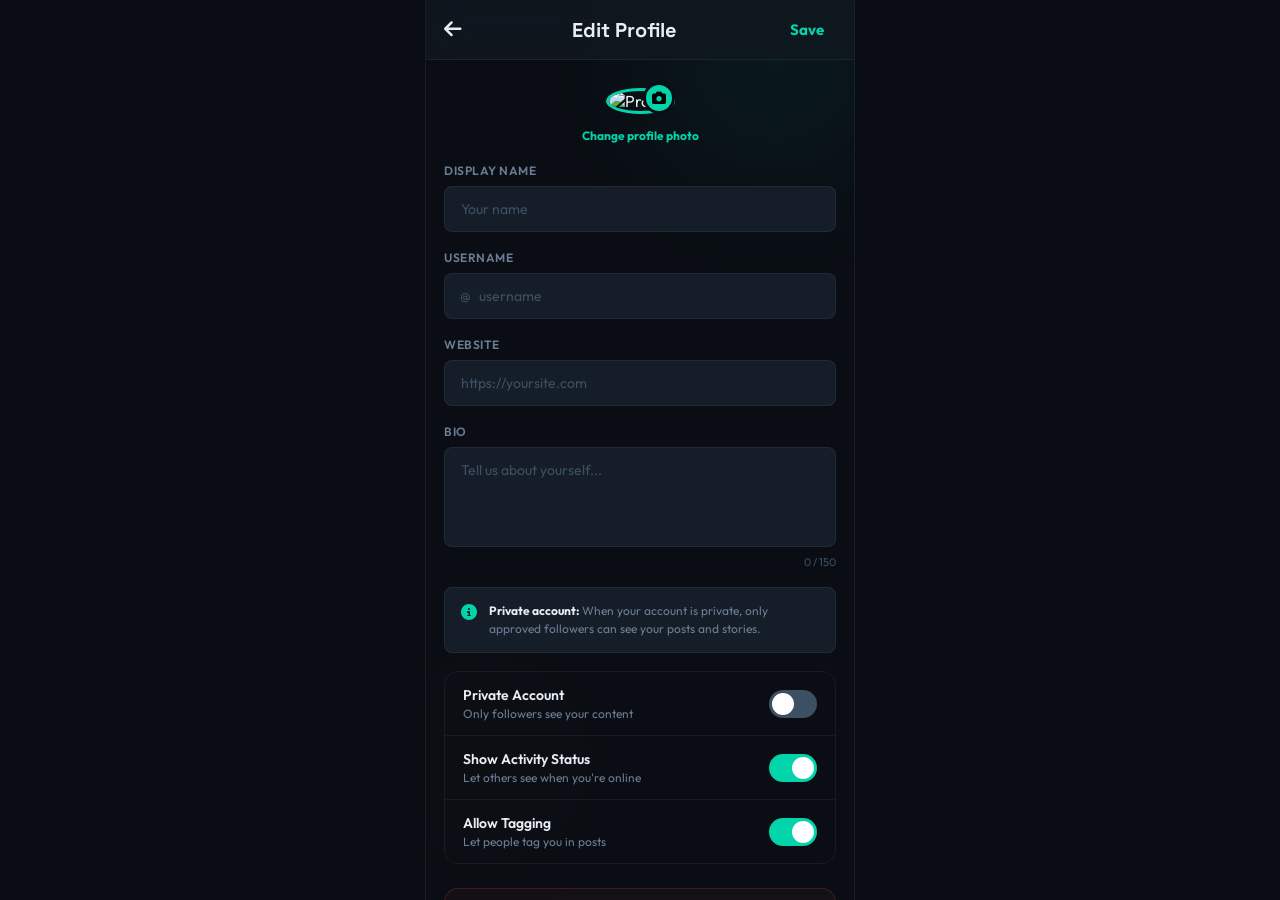
==== edit-profile.html @ 2b84f961 "Create edit-profile.html" ====
<!DOCTYPE html>
<html lang="en">
<head>
<meta charset="UTF-8">
<meta name="viewport" content="width=device-width, initial-scale=1.0, maximum-scale=1.0, user-scalable=no">
<title>Edit Profile - InstaGram</title>
<link href="https://fonts.googleapis.com/css2?family=Outfit:wght@300;400;500;600;700;800;900&family=Space+Grotesk:wght@400;500;600;700&display=swap" rel="stylesheet">
<link rel="stylesheet" href="https://cdnjs.cloudflare.com/ajax/libs/font-awesome/6.5.1/css/all.min.css">
<script src="https://www.gstatic.com/firebasejs/9.23.0/firebase-app-compat.js"></script>
<script src="https://www.gstatic.com/firebasejs/9.23.0/firebase-database-compat.js"></script>
<style>
  :root{--bg:#0a0e14;--bg2:#111820;--bg-card:#151d28;--bg-el:#1a2332;--fg:#e8edf3;--fg-m:#6b7d94;--fg-d:#3d4f63;--accent:#00d4aa;--accent-glow:rgba(0,212,170,.25);--accent-dk:#00a885;--danger:#ff4757;--warn:#ffa502;--ok:#2ed573;--border:rgba(255,255,255,.06);--glass:rgba(17,24,32,.85);--r:14px;--rs:8px;--rf:9999px;--tr:.3s cubic-bezier(.4,0,.2,1)}
  *{margin:0;padding:0;box-sizing:border-box}
  html,body{height:100%;overflow:hidden;background:var(--bg);color:var(--fg);font-family:'Outfit',sans-serif;-webkit-font-smoothing:antialiased}
  .app{max-width:430px;margin:0 auto;height:100vh;height:100dvh;position:relative;overflow:hidden;background:var(--bg)}
  .bg-atm{position:fixed;top:0;left:50%;transform:translateX(-50%);max-width:430px;width:100%;height:100%;pointer-events:none;z-index:0;overflow:hidden}
  .bg-atm .orb{position:absolute;border-radius:50%;filter:blur(80px);opacity:.08;animation:orbF 12s ease-in-out infinite}
  .bg-atm .orb:nth-child(1){width:220px;height:220px;background:var(--accent);top:-50px;right:-30px}
  .bg-atm .orb:nth-child(2){width:160px;height:160px;background:#ff6b6b;bottom:60px;left:-20px;opacity:.04;animation-delay:-4s}
  @keyframes orbF{0%,100%{transform:translate(0,0) scale(1)}33%{transform:translate(20px,-30px) scale(1.1)}66%{transform:translate(-15px,20px) scale(.95)}}
  .page{position:absolute;top:0;left:0;right:0;bottom:0;overflow-y:auto;overflow-x:hidden;z-index:1;-webkit-overflow-scrolling:touch;scrollbar-width:none}
  .page::-webkit-scrollbar{display:none}
  .top-bar{position:sticky;top:0;z-index:10;display:flex;align-items:center;justify-content:space-between;padding:14px 18px;background:var(--glass);backdrop-filter:blur(20px);-webkit-backdrop-filter:blur(20px);border-bottom:1px solid var(--border)}
  .back-btn{background:none;border:none;color:var(--fg);font-size:20px;cursor:pointer;padding:4px 8px 4px 0;transition:var(--tr)}
  .back-btn:hover{color:var(--accent)}
  .logo{font-family:'Space Grotesk',sans-serif;font-size:20px;font-weight:700}
  .save-btn{background:none;border:none;color:var(--accent);font-size:15px;font-weight:700;cursor:pointer;font-family:'Outfit',sans-serif;padding:6px 12px;border-radius:var(--rs);transition:var(--tr)}
  .save-btn:hover{background:var(--accent-glow)}
  .save-btn:disabled{opacity:.35;cursor:not-allowed}

  /* Avatar */
  .avatar-section{display:flex;flex-direction:column;align-items:center;padding:28px 18px 20px;position:relative}
  .avatar-wrap{position:relative;cursor:pointer;margin-bottom:14px}
  .avatar-wrap img{width:100px;height:100px;border-radius:50%;object-fit:cover;border:3px solid var(--accent);transition:var(--tr)}
  .avatar-wrap:hover img{transform:scale(1.03)}
  .avatar-wrap .edit-badge{position:absolute;bottom:0;right:0;width:32px;height:32px;border-radius:50%;background:var(--accent);color:#000;display:flex;align-items:center;justify-content:center;font-size:14px;border:3px solid var(--bg);transition:var(--tr)}
  .avatar-wrap:hover .edit-badge{transform:scale(1.1)}
  .avatar-wrap input{display:none}
  .avatar-hint{font-size:12px;color:var(--fg-m)}
  .avatar-hint strong{color:var(--accent);cursor:pointer}
  .avatar-hint strong:hover{text-decoration:underline}

  /* Form */
  .form-section{padding:0 18px}
  .form-group{margin-bottom:18px}
  .form-group label{display:block;font-size:12px;font-weight:600;color:var(--fg-m);text-transform:uppercase;letter-spacing:.5px;margin-bottom:8px}
  .form-input{width:100%;padding:13px 16px;background:var(--bg-card);border:1px solid var(--border);border-radius:var(--rs);color:var(--fg);font-size:14px;font-family:'Outfit',sans-serif;outline:none;transition:var(--tr);resize:none}
  .form-input:focus{border-color:var(--accent);box-shadow:0 0 0 3px var(--accent-glow)}
  .form-input::placeholder{color:var(--fg-d)}
  .char-count{text-align:right;font-size:11px;color:var(--fg-d);margin-top:4px}
  .char-count.warn{color:var(--warn)}
  .char-count.over{color:var(--danger)}

  /* Info box */
  .info-box{margin:0 18px 18px;padding:14px 16px;background:var(--bg-card);border:1px solid var(--border);border-radius:var(--rs);display:flex;gap:12px;align-items:flex-start}
  .info-box i{color:var(--accent);font-size:16px;margin-top:2px;flex-shrink:0}
  .info-box p{font-size:12px;color:var(--fg-m);line-height:1.5}
  .info-box p strong{color:var(--fg)}

  /* Switch row */
  .switch-row{display:flex;align-items:center;justify-content:space-between;padding:14px 18px;border-bottom:1px solid var(--border)}
  .switch-row:last-child{border-bottom:none}
  .switch-label .sl-title{font-size:14px;font-weight:600}
  .switch-label .sl-desc{font-size:12px;color:var(--fg-m);margin-top:2px}
  .switch{position:relative;width:48px;height:28px;cursor:pointer}
  .switch input{display:none}
  .switch .slider{position:absolute;inset:0;background:var(--fg-d);border-radius:28px;transition:var(--tr)}
  .switch .slider::before{content:'';position:absolute;top:3px;left:3px;width:22px;height:22px;border-radius:50%;background:#fff;transition:var(--tr)}
  .switch input:checked + .slider{background:var(--accent)}
  .switch input:checked + .slider::before{transform:translateX(20px)}

  /* Danger zone */
  .danger-zone{margin:24px 18px 32px;padding:18px;border:1px solid rgba(255,71,87,.2);border-radius:var(--r);background:rgba(255,71,87,.04)}
  .danger-zone h4{font-size:14px;font-weight:700;color:var(--danger);margin-bottom:4px}
  .danger-zone p{font-size:12px;color:var(--fg-m);margin-bottom:14px;line-height:1.5}
  .btn-danger{width:100%;padding:12px;background:transparent;border:1px solid var(--danger);color:var(--danger);font-size:14px;font-weight:600;font-family:'Outfit',sans-serif;border-radius:var(--rs);cursor:pointer;transition:var(--tr)}
  .btn-danger:hover{background:var(--danger);color:#fff}

  /* Loading */
  .loading-ov{position:fixed;inset:0;background:rgba(0,0,0,.8);backdrop-filter:blur(12px);z-index:999;display:flex;flex-direction:column;align-items:center;justify-content:center;gap:16px;opacity:0;pointer-events:none;transition:opacity .3s ease}
  .loading-ov.show{opacity:1;pointer-events:all}
  .spinner{width:48px;height:48px;border:3px solid var(--border);border-top-color:var(--accent);border-radius:50%;animation:spin .8s linear infinite}
  @keyframes spin{to{transform:rotate(360deg)}}
  .loading-ov p{font-size:15px;color:var(--fg-m)}

  .toast-c{position:fixed;top:20px;left:50%;transform:translateX(-50%);z-index:9999;max-width:400px;width:calc(100% - 36px)}
  .toast{padding:14px 18px;border-radius:var(--rs);font-size:13px;font-weight:500;display:flex;align-items:center;gap:10px;margin-bottom:8px;animation:tIn .35s ease,tOut .35s ease 2.5s forwards;box-shadow:0 8px 32px rgba(0,0,0,.4)}
  .toast.success{background:#0d2818;border:1px solid rgba(46,213,115,.3);color:var(--ok)}
  .toast.error{background:#2d0f13;border:1px solid rgba(255,71,87,.3);color:var(--danger)}
  .toast.info{background:#0d1f2d;border:1px solid rgba(0,212,170,.3);color:var(--accent)}
  @keyframes tIn{from{opacity:0;transform:translateY(-20px)}to{opacity:1;transform:translateY(0)}}
  @keyframes tOut{from{opacity:1;transform:translateY(0)}to{opacity:0;transform:translateY(-20px)}}

  @media(min-width:431px){.app{border-left:1px solid var(--border);border-right:1px solid var(--border)}}
  @media(prefers-reduced-motion:reduce){*,*::before,*::after{animation-duration:.01ms!important;transition-duration:.01ms!important}}
</style>
</head>
<body>
<div class="app">
  <div class="bg-atm"><div class="orb"></div><div class="orb"></div></div>
  <div class="page">
    <div class="top-bar">
      <button class="back-btn" onclick="window.location.href='index.html'" aria-label="Back"><i class="fas fa-arrow-left"></i></button>
      <div class="logo">Edit Profile</div>
      <button class="save-btn" id="saveBtn" onclick="saveProfile()">Save</button>
    </div>

    <!-- Avatar -->
    <div class="avatar-section">
      <div class="avatar-wrap" onclick="document.getElementById('avatarInput').click()">
        <img id="avatarImg" src="https://picsum.photos/seed/myprofile/200/200.jpg" alt="Profile">
        <div class="edit-badge"><i class="fas fa-camera"></i></div>
        <input type="file" id="avatarInput" accept="image/*">
      </div>
      <div class="avatar-hint"><strong onclick="document.getElementById('avatarInput').click()">Change profile photo</strong></div>
    </div>

    <!-- Form -->
    <div class="form-section">
      <div class="form-group">
        <label for="displayNameInput">Display Name</label>
        <input class="form-input" id="displayNameInput" type="text" placeholder="Your name" maxlength="50">
      </div>
      <div class="form-group">
        <label for="usernameInput">Username</label>
        <div style="position:relative">
          <span style="position:absolute;left:16px;top:50%;transform:translateY(-50%);color:var(--fg-d);font-size:14px">@</span>
          <input class="form-input" id="usernameInput" type="text" placeholder="username" maxlength="30" style="padding-left:34px">
        </div>
      </div>
      <div class="form-group">
        <label for="websiteInput">Website</label>
        <input class="form-input" id="websiteInput" type="url" placeholder="https://yoursite.com">
      </div>
      <div class="form-group">
        <label for="bioInput">Bio</label>
        <textarea class="form-input" id="bioInput" rows="4" placeholder="Tell us about yourself..." maxlength="150"></textarea>
        <div class="char-count" id="bioCharCount">0 / 150</div>
      </div>
    </div>

    <div class="info-box">
      <i class="fas fa-info-circle"></i>
      <p><strong>Private account:</strong> When your account is private, only approved followers can see your posts and stories.</p>
    </div>

    <!-- Switches -->
    <div style="margin:18px 18px 0;border:1px solid var(--border);border-radius:var(--r);overflow:hidden">
      <div class="switch-row">
        <div class="switch-label"><div class="sl-title">Private Account</div><div class="sl-desc">Only followers see your content</div></div>
        <label class="switch"><input type="checkbox" id="privateToggle"><span class="slider"></span></label>
      </div>
      <div class="switch-row">
        <div class="switch-label"><div class="sl-title">Show Activity Status</div><div class="sl-desc">Let others see when you're online</div></div>
        <label class="switch"><input type="checkbox" id="activityToggle" checked><span class="slider"></span></label>
      </div>
      <div class="switch-row">
        <div class="switch-label"><div class="sl-title">Allow Tagging</div><div class="sl-desc">Let people tag you in posts</div></div>
        <label class="switch"><input type="checkbox" id="tagToggle" checked><span class="slider"></span></label>
      </div>
    </div>

    <!-- Danger Zone -->
    <div class="danger-zone">
      <h4>Danger Zone</h4>
      <p>Once you delete your account, there is no going back. All your data, posts, and connections will be permanently removed.</p>
      <button class="btn-danger" onclick="confirmDelete()"><i class="fas fa-trash-alt" style="margin-right:6px"></i>Delete Account</button>
    </div>
    <div style="height:24px"></div>
  </div>

  <div class="loading-ov" id="loadingOv">
    <div class="spinner"></div>
    <p>Saving changes...</p>
  </div>

  <div class="toast-c" id="toastC"></div>
</div>

<script>
const firebaseConfig = {
  apiKey: "YOUR_API_KEY",
  authDomain: "YOUR_PROJECT.firebaseapp.com",
  databaseURL: "https://YOUR_PROJECT-default-rtdb.firebaseio.com",
  projectId: "YOUR_PROJECT",
  storageBucket: "YOUR_PROJECT.appspot.com",
  messagingSenderId: "YOUR_SENDER_ID",
  appId: "YOUR_APP_ID"
};
firebase.initializeApp(firebaseConfig);
const db = firebase.database();
const USER_ID = "user_alex_morgan";

let newAvatarData = null;

const defaults = {
  displayName: 'Alex Morgan',
  username: 'alex_morgan',
  website: 'alexmorgan.photo',
  bio: 'Photographer & explorer. Capturing moments that matter. Based in Portland, OR.',
  avatar: 'https://picsum.photos/seed/myprofile/200/200.jpg',
  isPrivate: false,
  showActivity: true,
  allowTagging: true
};

/* ── Load profile from Firebase ── */
function loadProfile() {
  db.ref('users/' + USER_ID).once('value').then(snap => {
    const data = snap.val();
    if (data) {
      fillForm(data);
    } else {
      // Seed defaults
      db.ref('users/' + USER_ID).set(defaults);
      fillForm(defaults);
    }
  }).catch(() => {
    fillForm(defaults);
  });
}

function fillForm(data) {
  document.getElementById('displayNameInput').value = data.displayName || '';
  document.getElementById('usernameInput').value = (data.username || '').replace('@', '');
  document.getElementById('websiteInput').value = data.website || '';
  document.getElementById('bioInput').value = data.bio || '';
  document.getElementById('bioCharCount').textContent = `${(data.bio || '').length} / 150`;
  document.getElementById('avatarImg').src = data.avatar || defaults.avatar;
  document.getElementById('privateToggle').checked = !!data.isPrivate;
  document.getElementById('activityToggle').checked = data.showActivity !== false;
  document.getElementById('tagToggle').checked = data.allowTagging !== false;
}

/* ── Avatar change ── */
document.getElementById('avatarInput').addEventListener('change', function() {
  const file = this.files[0];
  if (!file) return;
  const reader = new FileReader();
  reader.onload = e => {
    document.getElementById('avatarImg').src = e.target.result;
    newAvatarData = e.target.result;
  };
  reader.readAsDataURL(file);
});

/* ── Bio char count ── */
document.getElementById('bioInput').addEventListener('input', function() {
  const len = this.value.length;
  const cc = document.getElementById('bioCharCount');
  cc.textContent = `${len} / 150`;
  cc.className = 'char-count';
  if (len > 130) cc.classList.add('warn');
  if (len >= 150) cc.classList.add('over');
});

/* ── Save ── */
async function saveProfile() {
  const displayName = document.getElementById('displayNameInput').value.trim();
  const username = document.getElementById('usernameInput').value.trim().replace('@', '').toLowerCase();
  const website = document.getElementById('websiteInput').value.trim();
  const bio = document.getElementById('bioInput').value.trim();
  const isPrivate = document.getElementById('privateToggle').checked;
  const showActivity = document.getElementById('activityToggle').checked;
  const allowTagging = document.getElementById('tagToggle').checked;

  // Validation
  if (!displayName) { showToast('Display name is required', 'error'); return; }
  if (!username || username.length < 3) { showToast('Username must be at least 3 characters', 'error'); return; }
  if (!/^[a-z0-9._]+$/.test(username)) { showToast('Username can only contain letters, numbers, dots, and underscores', 'error'); return; }

  const loadingOv = document.getElementById('loadingOv');
  loadingOv.classList.add('show');

  const profileData = {
    displayName,
    username,
    website,
    bio,
    avatar: newAvatarData || document.getElementById('avatarImg').src,
    isPrivate,
    showActivity,
    allowTagging,
    updatedAt: Date.now()
  };

  try {
    await db.ref('users/' + USER_ID).set(profileData);
    loadingOv.classList.remove('show');
    showToast('Profile updated successfully!', 'success');
    setTimeout(() => { window.location.href = 'index.html'; }, 1000);
  } catch(err) {
    loadingOv.classList.remove('show');
    showToast('Failed to save: ' + err.message, 'error');
  }
}

/* ── Delete confirmation ── */
function confirmDelete() {
  // Create inline confirmation instead of alert
  const dz = document.querySelector('.danger-zone');
  if (dz.querySelector('.confirm-row')) return;
  const row = document.createElement('div');
  row.className = 'confirm-row';
  row.style.cssText = 'display:flex;gap:8px;margin-top:12px';
  row.innerHTML = `
    <button style="flex:1;padding:10px;background:var(--danger);border:none;color:#fff;font-size:13px;font-weight:600;border-radius:var(--rs);cursor:pointer;font-family:'Outfit',sans-serif" onclick="deleteAccount()">Yes, Delete</button>
    <button style="flex:1;padding:10px;background:var(--bg-card);border:1px solid var(--border);color:var(--fg);font-size:13px;font-weight:600;border-radius:var(--rs);cursor:pointer;font-family:'Outfit',sans-serif" onclick="this.parentElement.remove()">Cancel</button>
  `;
  dz.appendChild(row);
}

async function deleteAccount() {
  const loadingOv = document.getElementById('loadingOv');
  document.querySelector('#loadingOv p').textContent = 'Deleting account...';
  loadingOv.classList.add('show');

  try {
    await db.ref('users/' + USER_ID).remove();
    await db.ref('posts').orderByChild('userId').equalTo(USER_ID).once('value', snap => {
      snap.forEach(child => child.ref.remove());
    });
    await db.ref('wallet/' + USER_ID).remove();
    await db.ref('likes/' + USER_ID).remove();
    await db.ref('bookmarks/' + USER_ID).remove();
    loadingOv.classList.remove('show');
    showToast('Account deleted', 'error');
    setTimeout(() => { window.location.href = 'index.html'; }, 1500);
  } catch(err) {
    loadingOv.classList.remove('show');
    showToast('Failed to delete: ' + err.message, 'error');
  }
}

/* ── Toast ── */
function showToast(msg, type = 'info') {
  const c = document.getElementById('toastC'), t = document.createElement('div');
  t.className = 'toast ' + type;
  const icons = { success:'fa-check-circle', error:'fa-exclamation-circle', info:'fa-info-circle' };
  t.innerHTML = `<i class="fas ${icons[type]||icons.info}"></i> ${msg}`;
  c.appendChild(t); setTimeout(() => t.remove(), 3000);
}

loadProfile();
</script>
</body>
</html>
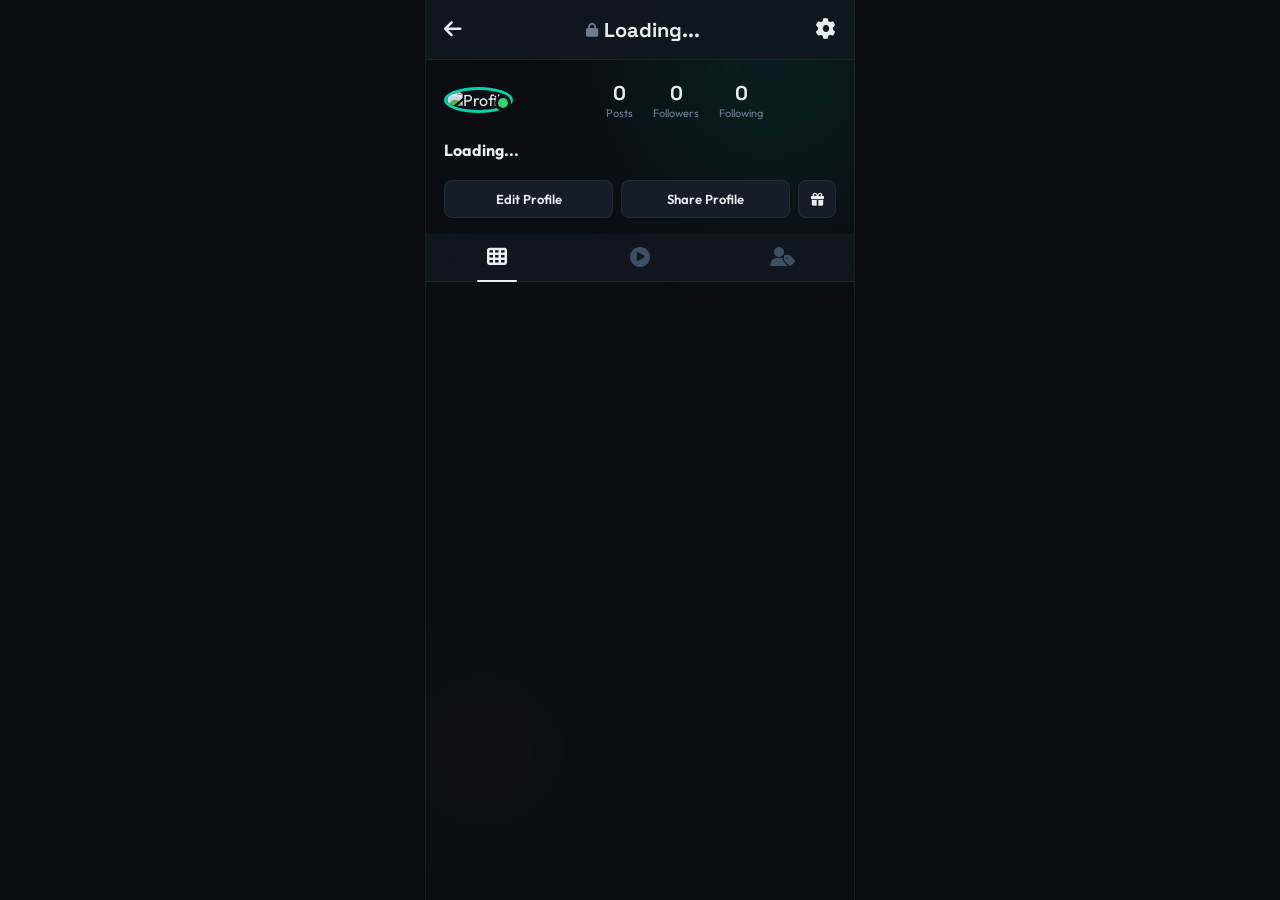
==== commit f6c9f71b: "Update edit-profile.html" ====
--- a/edit-profile.html
+++ b/edit-profile.html
@@ -3,7 +3,7 @@
 <head>
 <meta charset="UTF-8">
 <meta name="viewport" content="width=device-width, initial-scale=1.0, maximum-scale=1.0, user-scalable=no">
-<title>Edit Profile - InstaGram</title>
+<title>Profile - InstaGram</title>
 <link href="https://fonts.googleapis.com/css2?family=Outfit:wght@300;400;500;600;700;800;900&family=Space+Grotesk:wght@400;500;600;700&display=swap" rel="stylesheet">
 <link rel="stylesheet" href="https://cdnjs.cloudflare.com/ajax/libs/font-awesome/6.5.1/css/all.min.css">
 <script src="https://www.gstatic.com/firebasejs/9.23.0/firebase-app-compat.js"></script>
@@ -14,74 +14,89 @@
   html,body{height:100%;overflow:hidden;background:var(--bg);color:var(--fg);font-family:'Outfit',sans-serif;-webkit-font-smoothing:antialiased}
   .app{max-width:430px;margin:0 auto;height:100vh;height:100dvh;position:relative;overflow:hidden;background:var(--bg)}
   .bg-atm{position:fixed;top:0;left:50%;transform:translateX(-50%);max-width:430px;width:100%;height:100%;pointer-events:none;z-index:0;overflow:hidden}
-  .bg-atm .orb{position:absolute;border-radius:50%;filter:blur(80px);opacity:.08;animation:orbF 12s ease-in-out infinite}
-  .bg-atm .orb:nth-child(1){width:220px;height:220px;background:var(--accent);top:-50px;right:-30px}
-  .bg-atm .orb:nth-child(2){width:160px;height:160px;background:#ff6b6b;bottom:60px;left:-20px;opacity:.04;animation-delay:-4s}
+  .bg-atm .orb{position:absolute;border-radius:50%;filter:blur(80px);opacity:.1;animation:orbF 12s ease-in-out infinite}
+  .bg-atm .orb:nth-child(1){width:250px;height:250px;background:var(--accent);top:-60px;right:-40px}
+  .bg-atm .orb:nth-child(2){width:180px;height:180px;background:#ff6b6b;bottom:60px;left:-30px;opacity:.05;animation-delay:-4s}
   @keyframes orbF{0%,100%{transform:translate(0,0) scale(1)}33%{transform:translate(20px,-30px) scale(1.1)}66%{transform:translate(-15px,20px) scale(.95)}}
   .page{position:absolute;top:0;left:0;right:0;bottom:0;overflow-y:auto;overflow-x:hidden;z-index:1;-webkit-overflow-scrolling:touch;scrollbar-width:none}
   .page::-webkit-scrollbar{display:none}
   .top-bar{position:sticky;top:0;z-index:10;display:flex;align-items:center;justify-content:space-between;padding:14px 18px;background:var(--glass);backdrop-filter:blur(20px);-webkit-backdrop-filter:blur(20px);border-bottom:1px solid var(--border)}
   .back-btn{background:none;border:none;color:var(--fg);font-size:20px;cursor:pointer;padding:4px 8px 4px 0;transition:var(--tr)}
   .back-btn:hover{color:var(--accent)}
-  .logo{font-family:'Space Grotesk',sans-serif;font-size:20px;font-weight:700}
-  .save-btn{background:none;border:none;color:var(--accent);font-size:15px;font-weight:700;cursor:pointer;font-family:'Outfit',sans-serif;padding:6px 12px;border-radius:var(--rs);transition:var(--tr)}
-  .save-btn:hover{background:var(--accent-glow)}
-  .save-btn:disabled{opacity:.35;cursor:not-allowed}
-
-  /* Avatar */
-  .avatar-section{display:flex;flex-direction:column;align-items:center;padding:28px 18px 20px;position:relative}
-  .avatar-wrap{position:relative;cursor:pointer;margin-bottom:14px}
-  .avatar-wrap img{width:100px;height:100px;border-radius:50%;object-fit:cover;border:3px solid var(--accent);transition:var(--tr)}
-  .avatar-wrap:hover img{transform:scale(1.03)}
-  .avatar-wrap .edit-badge{position:absolute;bottom:0;right:0;width:32px;height:32px;border-radius:50%;background:var(--accent);color:#000;display:flex;align-items:center;justify-content:center;font-size:14px;border:3px solid var(--bg);transition:var(--tr)}
-  .avatar-wrap:hover .edit-badge{transform:scale(1.1)}
-  .avatar-wrap input{display:none}
-  .avatar-hint{font-size:12px;color:var(--fg-m)}
-  .avatar-hint strong{color:var(--accent);cursor:pointer}
-  .avatar-hint strong:hover{text-decoration:underline}
-
-  /* Form */
-  .form-section{padding:0 18px}
-  .form-group{margin-bottom:18px}
-  .form-group label{display:block;font-size:12px;font-weight:600;color:var(--fg-m);text-transform:uppercase;letter-spacing:.5px;margin-bottom:8px}
-  .form-input{width:100%;padding:13px 16px;background:var(--bg-card);border:1px solid var(--border);border-radius:var(--rs);color:var(--fg);font-size:14px;font-family:'Outfit',sans-serif;outline:none;transition:var(--tr);resize:none}
-  .form-input:focus{border-color:var(--accent);box-shadow:0 0 0 3px var(--accent-glow)}
-  .form-input::placeholder{color:var(--fg-d)}
-  .char-count{text-align:right;font-size:11px;color:var(--fg-d);margin-top:4px}
-  .char-count.warn{color:var(--warn)}
-  .char-count.over{color:var(--danger)}
-
-  /* Info box */
-  .info-box{margin:0 18px 18px;padding:14px 16px;background:var(--bg-card);border:1px solid var(--border);border-radius:var(--rs);display:flex;gap:12px;align-items:flex-start}
-  .info-box i{color:var(--accent);font-size:16px;margin-top:2px;flex-shrink:0}
-  .info-box p{font-size:12px;color:var(--fg-m);line-height:1.5}
-  .info-box p strong{color:var(--fg)}
-
-  /* Switch row */
-  .switch-row{display:flex;align-items:center;justify-content:space-between;padding:14px 18px;border-bottom:1px solid var(--border)}
-  .switch-row:last-child{border-bottom:none}
-  .switch-label .sl-title{font-size:14px;font-weight:600}
-  .switch-label .sl-desc{font-size:12px;color:var(--fg-m);margin-top:2px}
-  .switch{position:relative;width:48px;height:28px;cursor:pointer}
-  .switch input{display:none}
-  .switch .slider{position:absolute;inset:0;background:var(--fg-d);border-radius:28px;transition:var(--tr)}
-  .switch .slider::before{content:'';position:absolute;top:3px;left:3px;width:22px;height:22px;border-radius:50%;background:#fff;transition:var(--tr)}
-  .switch input:checked + .slider{background:var(--accent)}
-  .switch input:checked + .slider::before{transform:translateX(20px)}
-
-  /* Danger zone */
-  .danger-zone{margin:24px 18px 32px;padding:18px;border:1px solid rgba(255,71,87,.2);border-radius:var(--r);background:rgba(255,71,87,.04)}
-  .danger-zone h4{font-size:14px;font-weight:700;color:var(--danger);margin-bottom:4px}
-  .danger-zone p{font-size:12px;color:var(--fg-m);margin-bottom:14px;line-height:1.5}
-  .btn-danger{width:100%;padding:12px;background:transparent;border:1px solid var(--danger);color:var(--danger);font-size:14px;font-weight:600;font-family:'Outfit',sans-serif;border-radius:var(--rs);cursor:pointer;transition:var(--tr)}
-  .btn-danger:hover{background:var(--danger);color:#fff}
-
-  /* Loading */
-  .loading-ov{position:fixed;inset:0;background:rgba(0,0,0,.8);backdrop-filter:blur(12px);z-index:999;display:flex;flex-direction:column;align-items:center;justify-content:center;gap:16px;opacity:0;pointer-events:none;transition:opacity .3s ease}
-  .loading-ov.show{opacity:1;pointer-events:all}
-  .spinner{width:48px;height:48px;border:3px solid var(--border);border-top-color:var(--accent);border-radius:50%;animation:spin .8s linear infinite}
-  @keyframes spin{to{transform:rotate(360deg)}}
-  .loading-ov p{font-size:15px;color:var(--fg-m)}
+  .logo{font-family:'Space Grotesk',sans-serif;font-size:20px;font-weight:700;display:flex;align-items:center;gap:6px}
+  .logo i{font-size:14px;color:var(--fg-m)}
+  .top-actions button{background:none;border:none;color:var(--fg);font-size:20px;cursor:pointer;transition:var(--tr)}
+  .top-actions button:hover{color:var(--accent)}
+
+  .profile-hdr{padding:20px 18px;display:flex;align-items:center;gap:20px}
+  .pic-wrap{position:relative;flex-shrink:0}
+  .pic-wrap img{width:80px;height:80px;border-radius:50%;object-fit:cover;border:3px solid var(--accent)}
+  .pic-wrap .online{position:absolute;bottom:2px;right:2px;width:16px;height:16px;border-radius:50%;background:var(--ok);border:3px solid var(--bg)}
+  .p-stats{display:flex;gap:20px;flex:1;justify-content:center}
+  .p-stat{text-align:center;cursor:pointer}
+  .p-stat .num{font-family:'Space Grotesk',sans-serif;font-size:20px;font-weight:700}
+  .p-stat .lbl{font-size:11px;color:var(--fg-m)}
+
+  .p-info{padding:0 18px 16px}
+  .p-info .dn{font-size:16px;font-weight:700}
+  .p-info .bio{font-size:13px;color:var(--fg-m);margin-top:4px;line-height:1.5}
+  .p-info .plink{font-size:13px;color:var(--accent);margin-top:4px}
+
+  .p-btns{display:flex;gap:8px;padding:0 18px 16px}
+  .p-btns button{flex:1;padding:10px;border-radius:var(--rs);font-size:13px;font-weight:600;cursor:pointer;font-family:'Outfit',sans-serif;transition:var(--tr)}
+  .btn-edit{background:var(--bg-card);border:1px solid var(--border);color:var(--fg)}
+  .btn-edit:hover{border-color:var(--accent)}
+  .btn-icon{width:38px!important;flex:none!important;display:flex;align-items:center;justify-content:center}
+
+  .p-tabs{display:flex;border-bottom:1px solid var(--border);position:sticky;top:0;z-index:5;background:var(--glass);backdrop-filter:blur(20px);-webkit-backdrop-filter:blur(20px)}
+  .p-tab{flex:1;padding:12px;text-align:center;background:none;border:none;color:var(--fg-d);font-size:20px;cursor:pointer;transition:var(--tr);position:relative}
+  .p-tab.active{color:var(--fg)}
+  .p-tab::after{content:'';position:absolute;bottom:-1px;left:50%;transform:translateX(-50%) scaleX(0);width:40px;height:2px;background:var(--fg);border-radius:2px;transition:var(--tr)}
+  .p-tab.active::after{transform:translateX(-50%) scaleX(1)}
+
+  .p-grid{display:grid;grid-template-columns:repeat(3,1fr);gap:2px;padding:2px}
+  .p-grid-item{aspect-ratio:1;overflow:hidden;cursor:pointer;position:relative}
+  .p-grid-item img{width:100%;height:100%;object-fit:cover;transition:transform .3s ease}
+  .p-grid-item:hover img{transform:scale(1.05)}
+  .p-grid-item .g-ov{position:absolute;inset:0;background:rgba(0,0,0,.5);display:flex;flex-direction:column;align-items:center;justify-content:center;gap:4px;opacity:0;transition:var(--tr)}
+  .p-grid-item:hover .g-ov{opacity:1}
+  .g-ov span{color:#fff;font-size:12px;font-weight:700;display:flex;align-items:center;gap:4px}
+  .g-ov .video-badge{position:absolute;top:8px;right:8px;background:rgba(0,0,0,.5);padding:2px 6px;border-radius:4px;font-size:10px}
+
+  /* Post report modal */
+  .modal-ov{position:fixed;inset:0;background:rgba(0,0,0,.7);backdrop-filter:blur(8px);z-index:500;display:flex;align-items:flex-end;justify-content:center;opacity:0;pointer-events:none;transition:opacity .3s ease}
+  .modal-ov.show{opacity:1;pointer-events:all}
+  .modal-sh{max-width:430px;width:100%;background:var(--bg2);border-radius:20px 20px 0 0;padding:20px;transform:translateY(100%);transition:transform .35s cubic-bezier(.32,.72,0,1);max-height:80vh;overflow-y:auto}
+  .modal-ov.show .modal-sh{transform:translateY(0)}
+  .modal-handle{width:40px;height:4px;border-radius:4px;background:var(--fg-d);margin:0 auto 16px}
+  .modal-title{font-size:16px;font-weight:700;margin-bottom:16px;text-align:center}
+  .report-card{background:var(--bg-card);border:1px solid var(--border);border-radius:var(--r);padding:18px;margin-bottom:16px}
+  .report-card .rc-img{width:100%;height:160px;object-fit:cover;border-radius:var(--rs);margin-bottom:12px}
+  .report-stats{display:grid;grid-template-columns:repeat(3,1fr);gap:12px}
+  .report-stat{text-align:center}
+  .report-stat .rs-num{font-family:'Space Grotesk',sans-serif;font-size:20px;font-weight:700;color:var(--accent)}
+  .report-stat .rs-lbl{font-size:11px;color:var(--fg-m);margin-top:2px}
+  .report-comments{margin-top:14px;border-top:1px solid var(--border);padding-top:12px}
+  .report-comments h4{font-size:13px;font-weight:700;margin-bottom:8px;color:var(--fg-m)}
+  .rc-comment{display:flex;gap:8px;padding:8px 0;border-bottom:1px solid var(--border);font-size:13px}
+  .rc-comment:last-child{border-bottom:none}
+  .rc-comment .rc-user{font-weight:600;color:var(--fg)}
+  .rc-comment .rc-text{color:var(--fg-m)}
+
+  .settings-list{padding:0 18px 20px}
+  .sg-title{font-size:12px;font-weight:600;color:var(--fg-d);text-transform:uppercase;letter-spacing:.5px;padding:16px 0 8px}
+  .sg-item{display:flex;align-items:center;gap:14px;padding:14px 0;border-bottom:1px solid var(--border);cursor:pointer;transition:var(--tr)}
+  .sg-item:last-child{border-bottom:none}
+  .sg-item:hover{opacity:.8}
+  .sg-item i{width:24px;text-align:center;color:var(--fg-m);font-size:16px}
+  .sg-item .sg-label{flex:1;font-size:14px}
+  .sg-item .sg-val{font-size:13px;color:var(--fg-m)}
+  .sg-item .sg-arr{color:var(--fg-d);font-size:12px}
+  .sg-item.danger{color:var(--danger)}
+  .sg-item.danger i{color:var(--danger)}
+
+  .empty-state{text-align:center;padding:48px 20px;color:var(--fg-d)}
+  .empty-state i{font-size:44px;opacity:.15;margin-bottom:10px;display:block}
 
   .toast-c{position:fixed;top:20px;left:50%;transform:translateX(-50%);z-index:9999;max-width:400px;width:calc(100% - 36px)}
   .toast{padding:14px 18px;border-radius:var(--rs);font-size:13px;font-weight:500;display:flex;align-items:center;gap:10px;margin-bottom:8px;animation:tIn .35s ease,tOut .35s ease 2.5s forwards;box-shadow:0 8px 32px rgba(0,0,0,.4)}
@@ -90,7 +105,10 @@
   .toast.info{background:#0d1f2d;border:1px solid rgba(0,212,170,.3);color:var(--accent)}
   @keyframes tIn{from{opacity:0;transform:translateY(-20px)}to{opacity:1;transform:translateY(0)}}
   @keyframes tOut{from{opacity:1;transform:translateY(0)}to{opacity:0;transform:translateY(-20px)}}
-
+  .fade-up{opacity:0;transform:translateY(16px);animation:fadeU .5s ease forwards}
+  @keyframes fadeU{to{opacity:1;transform:translateY(0)}}
+  .fade-up:nth-child(2){animation-delay:.06s}
+  .fade-up:nth-child(3){animation-delay:.12s}
   @media(min-width:431px){.app{border-left:1px solid var(--border);border-right:1px solid var(--border)}}
   @media(prefers-reduced-motion:reduce){*,*::before,*::after{animation-duration:.01ms!important;transition-duration:.01ms!important}}
 </style>
@@ -101,77 +119,73 @@
   <div class="page">
     <div class="top-bar">
       <button class="back-btn" onclick="window.location.href='index.html'" aria-label="Back"><i class="fas fa-arrow-left"></i></button>
-      <div class="logo">Edit Profile</div>
-      <button class="save-btn" id="saveBtn" onclick="saveProfile()">Save</button>
+      <div class="logo"><i class="fas fa-lock"></i><span id="headerUsername">Loading...</span></div>
+      <div class="top-actions">
+        <button onclick="toggleSettings()" aria-label="Settings"><i class="fas fa-cog"></i></button>
+      </div>
     </div>
 
-    <!-- Avatar -->
-    <div class="avatar-section">
-      <div class="avatar-wrap" onclick="document.getElementById('avatarInput').click()">
-        <img id="avatarImg" src="https://picsum.photos/seed/myprofile/200/200.jpg" alt="Profile">
-        <div class="edit-badge"><i class="fas fa-camera"></i></div>
-        <input type="file" id="avatarInput" accept="image/*">
-      </div>
-      <div class="avatar-hint"><strong onclick="document.getElementById('avatarInput').click()">Change profile photo</strong></div>
+    <div id="profileContent">
+      <div class="profile-hdr fade-up">
+        <div class="pic-wrap">
+          <img id="profileAvatar" src="https://picsum.photos/seed/myprofile/200/200.jpg" alt="Profile">
+          <div class="online"></div>
+        </div>
+        <div class="p-stats">
+          <div class="p-stat"><div class="num" id="postCount">0</div><div class="lbl">Posts</div></div>
+          <div class="p-stat" onclick="showFollowers()"><div class="num" id="followerCount">0</div><div class="lbl">Followers</div></div>
+          <div class="p-stat" onclick="showFollowing()"><div class="num" id="followingCount">0</div><div class="lbl">Following</div></div>
+        </div>
+      </div>
+
+      <div class="p-info fade-up">
+        <div class="dn" id="displayName">Loading...</div>
+        <div class="bio" id="bioText"></div>
+        <div class="plink" id="websiteLink"></div>
+      </div>
+
+      <div class="p-btns fade-up">
+        <button class="btn-edit" onclick="window.location.href='edit-profile.html'">Edit Profile</button>
+        <button class="btn-edit" onclick="shareProfile()">Share Profile</button>
+        <button class="btn-edit btn-icon" onclick="window.location.href='referral.html'" aria-label="Referral"><i class="fas fa-gift"></i></button>
+      </div>
+
+      <div class="p-tabs">
+        <button class="p-tab active" data-tab="grid" onclick="switchTab('grid')"><i class="fas fa-th"></i></button>
+        <button class="p-tab" data-tab="reels" onclick="switchTab('reels')"><i class="fas fa-play-circle"></i></button>
+        <button class="p-tab" data-tab="tagged" onclick="switchTab('tagged')"><i class="fas fa-user-tag"></i></button>
+      </div>
+
+      <div id="tabContent">
+        <div class="p-grid" id="profileGrid"></div>
+      </div>
     </div>
 
-    <!-- Form -->
-    <div class="form-section">
-      <div class="form-group">
-        <label for="displayNameInput">Display Name</label>
-        <input class="form-input" id="displayNameInput" type="text" placeholder="Your name" maxlength="50">
-      </div>
-      <div class="form-group">
-        <label for="usernameInput">Username</label>
-        <div style="position:relative">
-          <span style="position:absolute;left:16px;top:50%;transform:translateY(-50%);color:var(--fg-d);font-size:14px">@</span>
-          <input class="form-input" id="usernameInput" type="text" placeholder="username" maxlength="30" style="padding-left:34px">
-        </div>
-      </div>
-      <div class="form-group">
-        <label for="websiteInput">Website</label>
-        <input class="form-input" id="websiteInput" type="url" placeholder="https://yoursite.com">
-      </div>
-      <div class="form-group">
-        <label for="bioInput">Bio</label>
-        <textarea class="form-input" id="bioInput" rows="4" placeholder="Tell us about yourself..." maxlength="150"></textarea>
-        <div class="char-count" id="bioCharCount">0 / 150</div>
+    <div id="settingsContent" style="display:none">
+      <div class="settings-list">
+        <div class="sg-title">Account</div>
+        <div class="sg-item" onclick="window.location.href='edit-profile.html'"><i class="fas fa-user-circle"></i><span class="sg-label">Edit Profile</span><i class="fas fa-chevron-right sg-arr"></i></div>
+        <div class="sg-item" onclick="showToast('Opening security...','info')"><i class="fas fa-shield-alt"></i><span class="sg-label">Security</span><i class="fas fa-chevron-right sg-arr"></i></div>
+        <div class="sg-item" onclick="showToast('Opening privacy...','info')"><i class="fas fa-lock"></i><span class="sg-label">Privacy</span><i class="fas fa-chevron-right sg-arr"></i></div>
+        <div class="sg-title">Preferences</div>
+        <div class="sg-item" onclick="showToast('Opening notifications...','info')"><i class="fas fa-bell"></i><span class="sg-label">Notifications</span><span class="sg-val">On</span><i class="fas fa-chevron-right sg-arr"></i></div>
+        <div class="sg-item" onclick="showToast('Opening theme...','info')"><i class="fas fa-palette"></i><span class="sg-label">Appearance</span><span class="sg-val">Dark</span><i class="fas fa-chevron-right sg-arr"></i></div>
+        <div class="sg-title">Support</div>
+        <div class="sg-item" onclick="showToast('Opening help...','info')"><i class="fas fa-question-circle"></i><span class="sg-label">Help Center</span><i class="fas fa-chevron-right sg-arr"></i></div>
+        <div class="sg-item" onclick="showToast('Version 2.4.1','info')"><i class="fas fa-info-circle"></i><span class="sg-label">About</span><span class="sg-val">v2.4.1</span><i class="fas fa-chevron-right sg-arr"></i></div>
+        <div class="sg-title">Session</div>
+        <div class="sg-item danger" onclick="showToast('Logged out','error')"><i class="fas fa-sign-out-alt"></i><span class="sg-label">Log Out</span></div>
       </div>
     </div>
 
-    <div class="info-box">
-      <i class="fas fa-info-circle"></i>
-      <p><strong>Private account:</strong> When your account is private, only approved followers can see your posts and stories.</p>
-    </div>
-
-    <!-- Switches -->
-    <div style="margin:18px 18px 0;border:1px solid var(--border);border-radius:var(--r);overflow:hidden">
-      <div class="switch-row">
-        <div class="switch-label"><div class="sl-title">Private Account</div><div class="sl-desc">Only followers see your content</div></div>
-        <label class="switch"><input type="checkbox" id="privateToggle"><span class="slider"></span></label>
-      </div>
-      <div class="switch-row">
-        <div class="switch-label"><div class="sl-title">Show Activity Status</div><div class="sl-desc">Let others see when you're online</div></div>
-        <label class="switch"><input type="checkbox" id="activityToggle" checked><span class="slider"></span></label>
-      </div>
-      <div class="switch-row">
-        <div class="switch-label"><div class="sl-title">Allow Tagging</div><div class="sl-desc">Let people tag you in posts</div></div>
-        <label class="switch"><input type="checkbox" id="tagToggle" checked><span class="slider"></span></label>
-      </div>
-    </div>
-
-    <!-- Danger Zone -->
-    <div class="danger-zone">
-      <h4>Danger Zone</h4>
-      <p>Once you delete your account, there is no going back. All your data, posts, and connections will be permanently removed.</p>
-      <button class="btn-danger" onclick="confirmDelete()"><i class="fas fa-trash-alt" style="margin-right:6px"></i>Delete Account</button>
-    </div>
     <div style="height:24px"></div>
   </div>
 
-  <div class="loading-ov" id="loadingOv">
-    <div class="spinner"></div>
-    <p>Saving changes...</p>
+  <div class="modal-ov" id="modalOv" onclick="closeModal(event)">
+    <div class="modal-sh" id="modalSh" onclick="event.stopPropagation()">
+      <div class="modal-handle"></div>
+      <div id="modalContent"></div>
+    </div>
   </div>
 
   <div class="toast-c" id="toastC"></div>
@@ -179,165 +193,235 @@
 
 <script>
 const firebaseConfig = {
-  apiKey: "YOUR_API_KEY",
-  authDomain: "YOUR_PROJECT.firebaseapp.com",
-  databaseURL: "https://YOUR_PROJECT-default-rtdb.firebaseio.com",
-  projectId: "YOUR_PROJECT",
-  storageBucket: "YOUR_PROJECT.appspot.com",
-  messagingSenderId: "YOUR_SENDER_ID",
-  appId: "YOUR_APP_ID"
+  apiKey: "AIzaSyAmQxNPKANzO8hEng5pdpAR3t7DJtwkG7U",
+  authDomain: "aibmodel.firebaseapp.com",
+  databaseURL: "https://aibmodel-default-rtdb.firebaseio.com",
+  projectId: "aibmodel",
+  storageBucket: "aibmodel.firebasestorage.app",
+  messagingSenderId: "572663832515",
+  appId: "1:572663832515:web:3fea2dac685b9b5f646776"
 };
 firebase.initializeApp(firebaseConfig);
 const db = firebase.database();
 const USER_ID = "user_alex_morgan";
 
-let newAvatarData = null;
-
-const defaults = {
-  displayName: 'Alex Morgan',
-  username: 'alex_morgan',
-  website: 'alexmorgan.photo',
-  bio: 'Photographer & explorer. Capturing moments that matter. Based in Portland, OR.',
-  avatar: 'https://picsum.photos/seed/myprofile/200/200.jpg',
-  isPrivate: false,
-  showActivity: true,
-  allowTagging: true
-};
-
-/* ── Load profile from Firebase ── */
+let myPosts = [];
+let currentTab = 'grid';
+
+function fmtLikes(n){ return n>=1000?(n/1000).toFixed(1).replace(/\.0$/,'')+'K':n.toString(); }
+function fmtNum(n){ return n>=1000000?(n/1000000).toFixed(1)+'M':n>=1000?(n/1000).toFixed(1)+'K':n.toString(); }
+
 function loadProfile() {
+  // Load user info
   db.ref('users/' + USER_ID).once('value').then(snap => {
-    const data = snap.val();
-    if (data) {
-      fillForm(data);
-    } else {
-      // Seed defaults
-      db.ref('users/' + USER_ID).set(defaults);
-      fillForm(defaults);
+    const u = snap.val() || {};
+    document.getElementById('headerUsername').textContent = u.username || 'alex_morgan';
+    document.getElementById('displayName').textContent = u.displayName || 'Alex Morgan';
+    document.getElementById('bioText').textContent = u.bio || '';
+    document.getElementById('websiteLink').textContent = u.website || '';
+    document.getElementById('profileAvatar').src = u.avatar || 'https://picsum.photos/seed/myprofile/200/200.jpg';
+  }).catch(() => {
+    document.getElementById('headerUsername').textContent = 'alex_morgan';
+    document.getElementById('displayName').textContent = 'Alex Morgan';
+  });
+
+  // Load followers/following counts
+  db.ref('social/' + USER_ID + '/followers').on('value', snap => {
+    const d = snap.val();
+    const count = d ? (Array.isArray(d) ? d.length : Object.keys(d).length) : 8400;
+    document.getElementById('followerCount').textContent = fmtNum(count);
+  });
+  db.ref('social/' + USER_ID + '/following').on('value', snap => {
+    const d = snap.val();
+    const count = d ? (Array.isArray(d) ? d.length : Object.keys(d).length) : 562;
+    document.getElementById('followingCount').textContent = fmtNum(count);
+  });
+
+  // Seed follower/following counts if not exists
+  db.ref('social/' + USER_ID + '/followers').once('value').then(snap => {
+    if (!snap.exists()) {
+      const followers = {};
+      for (let i = 0; i < 8400; i++) followers['f' + i] = true;
+      db.ref('social/' + USER_ID + '/followers').set(followers);
     }
+  }).catch(() => {});
+  db.ref('social/' + USER_ID + '/following').once('value').then(snap => {
+    if (!snap.exists()) {
+      const following = {};
+      for (let i = 0; i < 562; i++) following['fg' + i] = true;
+      db.ref('social/' + USER_ID + '/following').set(following);
+    }
+  }).catch(() => {});
+
+  // Load user posts with views/likes/comments
+  db.ref('posts').orderByChild('userId').equalTo(USER_ID).on('value', snap => {
+    myPosts = [];
+    snap.forEach(child => {
+      const p = child.val();
+      p.views = p.views || Math.floor(Math.random() * 5000) + 100;
+      // Save view count back if it was just generated
+      if (!child.val().views) {
+        db.ref('posts/' + p.id + '/views').set(p.views);
+      }
+      myPosts.push(p);
+    });
+    myPosts.sort((a, b) => (b.timestamp || 0) - (a.timestamp || 0));
+    document.getElementById('postCount').textContent = myPosts.length;
+    renderCurrentTab();
+  });
+}
+
+function renderCurrentTab() {
+  const grid = document.getElementById('profileGrid');
+  if (currentTab === 'grid') {
+    if (!myPosts.length) {
+      grid.innerHTML = '<div class="empty-state" style="grid-column:1/-1"><i class="fas fa-camera"></i><p>No posts yet</p></div>';
+      return;
+    }
+    grid.innerHTML = myPosts.map(p => {
+      const imgSrc = p.mediaType === 'video' ? (p.thumbnailUrl || '') : p.mediaUrl;
+      if (!imgSrc) return '';
+      return '<div class="p-grid-item" onclick="openPostReport(\'' + p.id + '\')">' +
+        '<img src="' + imgSrc + '" alt="Post" loading="lazy">' +
+        (p.mediaType === 'video' ? '<div class="video-badge"><i class="fas fa-play"></i></div>' : '') +
+        '<div class="g-ov">' +
+        '<span><i class="fas fa-eye"></i> ' + fmtNum(p.views) + '</span>' +
+        '<span><i class="fas fa-heart"></i> ' + fmtLikes(p.likes || 0) + '</span>' +
+        '<span><i class="fas fa-comment"></i> ' + ((p.comments && p.comments.length) || 0) + '</span>' +
+        '</div></div>';
+    }).join('');
+  } else if (currentTab === 'reels') {
+    const reels = myPosts.filter(p => p.mediaType === 'video');
+    if (!reels.length) {
+      grid.innerHTML = '<div class="empty-state" style="grid-column:1/-1"><i class="fas fa-video"></i><p>No reels yet</p></div>';
+      return;
+    }
+    grid.innerHTML = reels.map(p => {
+      const imgSrc = p.thumbnailUrl || '';
+      return '<div class="p-grid-item" onclick="openPostReport(\'' + p.id + '\')">' +
+        '<img src="' + imgSrc + '" alt="Reel" loading="lazy" style="object-position:center">' +
+        '<div class="g-ov"><span><i class="fas fa-eye"></i> ' + fmtNum(p.views) + '</span>' +
+        '<span><i class="fas fa-heart"></i> ' + fmtLikes(p.likes || 0) + '</span></div></div>';
+    }).join('');
+  } else {
+    grid.innerHTML = '<div class="empty-state" style="grid-column:1/-1"><i class="fas fa-user-tag"></i><p>No tagged posts yet</p></div>';
+  }
+}
+
+function switchTab(tab) {
+  currentTab = tab;
+  document.querySelectorAll('.p-tab').forEach(t => t.classList.toggle('active', t.dataset.tab === tab));
+  renderCurrentTab();
+}
+
+/* ── Post Report Modal ── */
+function openPostReport(postId) {
+  const post = myPosts.find(p => p.id === postId);
+  if (!post) return;
+
+  const imgSrc = post.mediaType === 'video' ? (post.thumbnailUrl || '') : post.mediaUrl;
+  const comments = post.comments || [];
+  const commentsHtml = comments.length > 0
+    ? '<div class="report-comments"><h4>Comments (' + comments.length + ')</h4>' +
+      comments.map(c => '<div class="rc-comment"><span class="rc-user">' + (c.user || 'user') + '</span> <span class="rc-text">' + (c.text || '') + '</span></div>').join('') +
+      '</div>'
+    : '<div class="report-comments"><h4>No comments yet</h4></div>';
+
+  // Increment view on open
+  db.ref('posts/' + postId + '/views').set((post.views || 0) + 1);
+  post.views = (post.views || 0) + 1;
+
+  document.getElementById('modalContent').innerHTML =
+    '<div class="modal-title">Post Report</div>' +
+    '<div class="report-card">' +
+    (imgSrc ? '<img class="rc-img" src="' + imgSrc + '" alt="Post">' : '') +
+    '<div class="report-stats">' +
+    '<div class="report-stat"><div class="rs-num">' + fmtNum(post.views) + '</div><div class="rs-lbl"><i class="fas fa-eye" style="margin-right:4px"></i>Views</div></div>' +
+    '<div class="report-stat"><div class="rs-num">' + fmtLikes(post.likes || 0) + '</div><div class="rs-lbl"><i class="fas fa-heart" style="margin-right:4px"></i>Likes</div></div>' +
+    '<div class="report-stat"><div class="rs-num">' + comments.length + '</div><div class="rs-lbl"><i class="fas fa-comment" style="margin-right:4px"></i>Comments</div></div>' +
+    '</div>' +
+    commentsHtml +
+    '</div>' +
+    '<div style="text-align:center;font-size:12px;color:var(--fg-d);padding-bottom:8px">Posted ' + (post.time || 'recently') + ' ago</div>';
+
+  openModal();
+
+  // Re-render grid to update view count
+  renderCurrentTab();
+}
+
+/* ── Followers / Following Modal ── */
+function showFollowers() {
+  document.getElementById('modalContent').innerHTML =
+    '<div class="modal-title">Followers</div>' +
+    '<div style="max-height:400px;overflow-y:auto" id="followersList"><div class="empty-state"><i class="fas fa-spinner fa-spin"></i><p>Loading...</p></div></div>';
+  openModal();
+
+  db.ref('social/' + USER_ID + '/followers').once('value').then(snap => {
+    const list = document.getElementById('followersList');
+    if (!snap.exists()) { list.innerHTML = '<div class="empty-state"><i class="fas fa-users"></i><p>No followers yet</p></div>'; return; }
+    let html = '';
+    let count = 0;
+    snap.forEach(child => {
+      count++;
+      const seed = child.key.replace(/[^a-z0-9]/gi, '');
+      html += '<div style="display:flex;align-items:center;gap:10px;padding:10px 0;border-bottom:1px solid var(--border)">' +
+        '<img src="https://picsum.photos/seed/' + seed + '/80/80.jpg" style="width:40px;height:40px;border-radius:50%;object-fit:cover" alt="">' +
+        '<div style="flex:1"><div style="font-size:14px;font-weight:600">user_' + count + '</div><div style="font-size:11px;color:var(--fg-d)">Follows you</div></div>' +
+        '<button style="padding:6px 16px;border-radius:var(--rf);background:var(--bg-card);border:1px solid var(--border);color:var(--fg);font-size:12px;font-weight:600;cursor:pointer;font-family:Outfit,sans-serif">Follow</button></div>';
+    });
+    list.innerHTML = html;
   }).catch(() => {
-    fillForm(defaults);
-  });
-}
-
-function fillForm(data) {
-  document.getElementById('displayNameInput').value = data.displayName || '';
-  document.getElementById('usernameInput').value = (data.username || '').replace('@', '');
-  document.getElementById('websiteInput').value = data.website || '';
-  document.getElementById('bioInput').value = data.bio || '';
-  document.getElementById('bioCharCount').textContent = `${(data.bio || '').length} / 150`;
-  document.getElementById('avatarImg').src = data.avatar || defaults.avatar;
-  document.getElementById('privateToggle').checked = !!data.isPrivate;
-  document.getElementById('activityToggle').checked = data.showActivity !== false;
-  document.getElementById('tagToggle').checked = data.allowTagging !== false;
-}
-
-/* ── Avatar change ── */
-document.getElementById('avatarInput').addEventListener('change', function() {
-  const file = this.files[0];
-  if (!file) return;
-  const reader = new FileReader();
-  reader.onload = e => {
-    document.getElementById('avatarImg').src = e.target.result;
-    newAvatarData = e.target.result;
-  };
-  reader.readAsDataURL(file);
-});
-
-/* ── Bio char count ── */
-document.getElementById('bioInput').addEventListener('input', function() {
-  const len = this.value.length;
-  const cc = document.getElementById('bioCharCount');
-  cc.textContent = `${len} / 150`;
-  cc.className = 'char-count';
-  if (len > 130) cc.classList.add('warn');
-  if (len >= 150) cc.classList.add('over');
-});
-
-/* ── Save ── */
-async function saveProfile() {
-  const displayName = document.getElementById('displayNameInput').value.trim();
-  const username = document.getElementById('usernameInput').value.trim().replace('@', '').toLowerCase();
-  const website = document.getElementById('websiteInput').value.trim();
-  const bio = document.getElementById('bioInput').value.trim();
-  const isPrivate = document.getElementById('privateToggle').checked;
-  const showActivity = document.getElementById('activityToggle').checked;
-  const allowTagging = document.getElementById('tagToggle').checked;
-
-  // Validation
-  if (!displayName) { showToast('Display name is required', 'error'); return; }
-  if (!username || username.length < 3) { showToast('Username must be at least 3 characters', 'error'); return; }
-  if (!/^[a-z0-9._]+$/.test(username)) { showToast('Username can only contain letters, numbers, dots, and underscores', 'error'); return; }
-
-  const loadingOv = document.getElementById('loadingOv');
-  loadingOv.classList.add('show');
-
-  const profileData = {
-    displayName,
-    username,
-    website,
-    bio,
-    avatar: newAvatarData || document.getElementById('avatarImg').src,
-    isPrivate,
-    showActivity,
-    allowTagging,
-    updatedAt: Date.now()
-  };
-
-  try {
-    await db.ref('users/' + USER_ID).set(profileData);
-    loadingOv.classList.remove('show');
-    showToast('Profile updated successfully!', 'success');
-    setTimeout(() => { window.location.href = 'index.html'; }, 1000);
-  } catch(err) {
-    loadingOv.classList.remove('show');
-    showToast('Failed to save: ' + err.message, 'error');
-  }
-}
-
-/* ── Delete confirmation ── */
-function confirmDelete() {
-  // Create inline confirmation instead of alert
-  const dz = document.querySelector('.danger-zone');
-  if (dz.querySelector('.confirm-row')) return;
-  const row = document.createElement('div');
-  row.className = 'confirm-row';
-  row.style.cssText = 'display:flex;gap:8px;margin-top:12px';
-  row.innerHTML = `
-    <button style="flex:1;padding:10px;background:var(--danger);border:none;color:#fff;font-size:13px;font-weight:600;border-radius:var(--rs);cursor:pointer;font-family:'Outfit',sans-serif" onclick="deleteAccount()">Yes, Delete</button>
-    <button style="flex:1;padding:10px;background:var(--bg-card);border:1px solid var(--border);color:var(--fg);font-size:13px;font-weight:600;border-radius:var(--rs);cursor:pointer;font-family:'Outfit',sans-serif" onclick="this.parentElement.remove()">Cancel</button>
-  `;
-  dz.appendChild(row);
-}
-
-async function deleteAccount() {
-  const loadingOv = document.getElementById('loadingOv');
-  document.querySelector('#loadingOv p').textContent = 'Deleting account...';
-  loadingOv.classList.add('show');
-
-  try {
-    await db.ref('users/' + USER_ID).remove();
-    await db.ref('posts').orderByChild('userId').equalTo(USER_ID).once('value', snap => {
-      snap.forEach(child => child.ref.remove());
+    document.getElementById('followersList').innerHTML = '<div class="empty-state"><i class="fas fa-users"></i><p>8.4K followers</p></div>';
+  });
+}
+
+function showFollowing() {
+  document.getElementById('modalContent').innerHTML =
+    '<div class="modal-title">Following</div>' +
+    '<div style="max-height:400px;overflow-y:auto" id="followingList"><div class="empty-state"><i class="fas fa-spinner fa-spin"></i><p>Loading...</p></div></div>';
+  openModal();
+
+  db.ref('social/' + USER_ID + '/following').once('value').then(snap => {
+    const list = document.getElementById('followingList');
+    if (!snap.exists()) { list.innerHTML = '<div class="empty-state"><i class="fas fa-user-check"></i><p>Not following anyone yet</p></div>'; return; }
+    let html = '';
+    let count = 0;
+    snap.forEach(child => {
+      count++;
+      const seed = child.key.replace(/[^a-z0-9]/gi, '');
+      html += '<div style="display:flex;align-items:center;gap:10px;padding:10px 0;border-bottom:1px solid var(--border)">' +
+        '<img src="https://picsum.photos/seed/' + seed + '/80/80.jpg" style="width:40px;height:40px;border-radius:50%;object-fit:cover" alt="">' +
+        '<div style="flex:1"><div style="font-size:14px;font-weight:600">user_' + count + '</div><div style="font-size:11px;color:var(--fg-d)">Following</div></div>' +
+        '<button style="padding:6px 16px;border-radius:var(--rf);background:var(--accent);border:none;color:#000;font-size:12px;font-weight:600;cursor:pointer;font-family:Outfit,sans-serif">Following</button></div>';
     });
-    await db.ref('wallet/' + USER_ID).remove();
-    await db.ref('likes/' + USER_ID).remove();
-    await db.ref('bookmarks/' + USER_ID).remove();
-    loadingOv.classList.remove('show');
-    showToast('Account deleted', 'error');
-    setTimeout(() => { window.location.href = 'index.html'; }, 1500);
-  } catch(err) {
-    loadingOv.classList.remove('show');
-    showToast('Failed to delete: ' + err.message, 'error');
-  }
-}
-
-/* ── Toast ── */
-function showToast(msg, type = 'info') {
+    list.innerHTML = html;
+  }).catch(() => {
+    document.getElementById('followingList').innerHTML = '<div class="empty-state"><i class="fas fa-user-check"></i><p>562 following</p></div>';
+  });
+}
+
+function toggleSettings() {
+  const pc = document.getElementById('profileContent');
+  const sc = document.getElementById('settingsContent');
+  if (sc.style.display === 'none') { pc.style.display = 'none'; sc.style.display = 'block'; }
+  else { pc.style.display = 'block'; sc.style.display = 'none'; }
+}
+
+function shareProfile() {
+  if (navigator.share) navigator.share({ title:'Alex Morgan on InstaGram', text:'Check out my profile!' });
+  else showToast('Profile link copied!', 'success');
+}
+
+function openModal(){document.getElementById('modalOv').classList.add('show');}
+function closeModal(e){if(e&&e.target!==document.getElementById('modalOv'))return;document.getElementById('modalOv').classList.remove('show');}
+document.addEventListener('keydown',e=>{if(e.key==='Escape')closeModal({target:document.getElementById('modalOv')});});
+
+function showToast(msg, type) {
   const c = document.getElementById('toastC'), t = document.createElement('div');
   t.className = 'toast ' + type;
   const icons = { success:'fa-check-circle', error:'fa-exclamation-circle', info:'fa-info-circle' };
-  t.innerHTML = `<i class="fas ${icons[type]||icons.info}"></i> ${msg}`;
+  t.innerHTML = '<i class="fas ' + (icons[type]||icons.info) + '"></i> ' + msg;
   c.appendChild(t); setTimeout(() => t.remove(), 3000);
 }
 
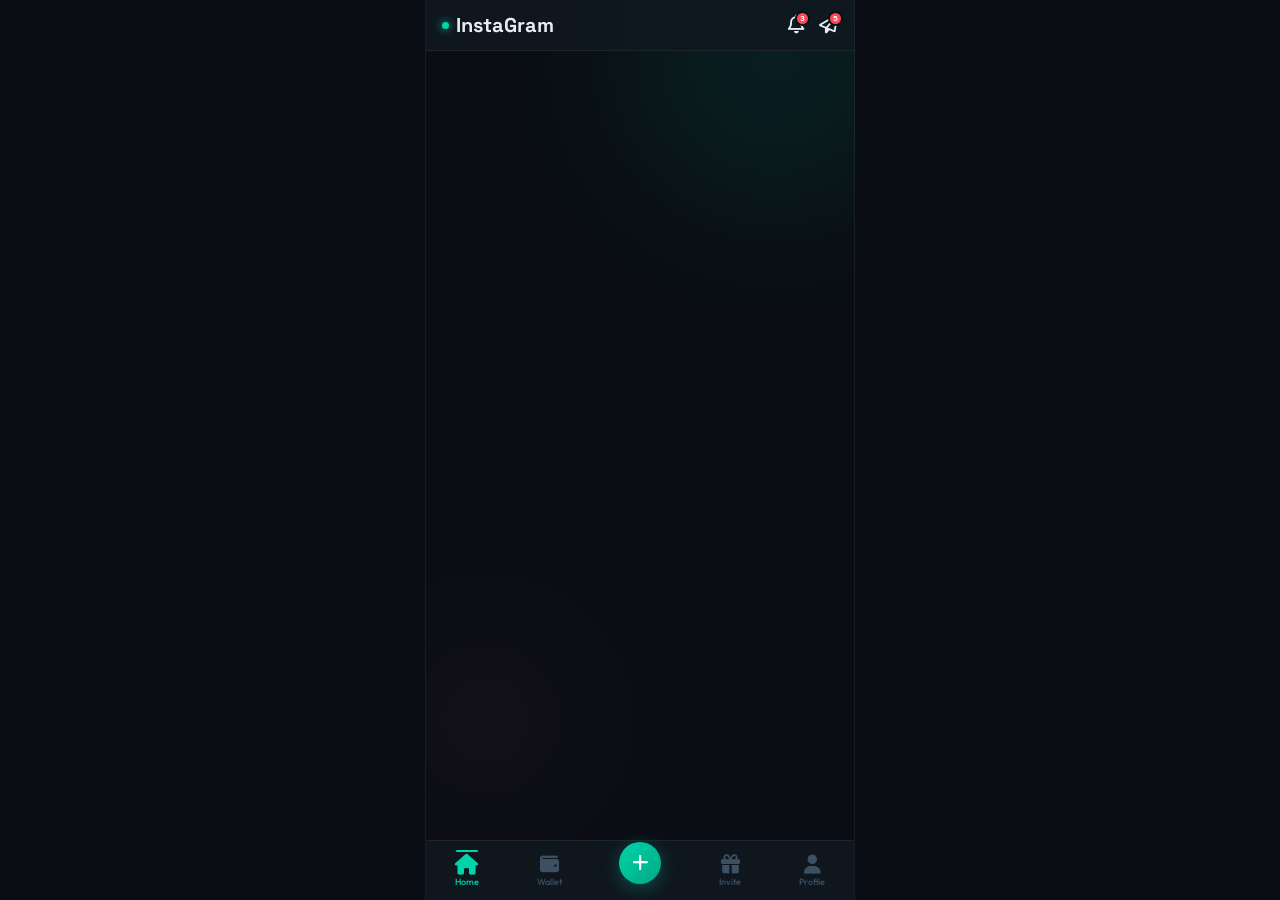
==== commit d74833ca: "Update edit-profile.html" ====
--- a/edit-profile.html
+++ b/edit-profile.html
@@ -3,429 +3,700 @@
 <head>
 <meta charset="UTF-8">
 <meta name="viewport" content="width=device-width, initial-scale=1.0, maximum-scale=1.0, user-scalable=no">
-<title>Profile - InstaGram</title>
+<title>InstaGram</title>
 <link href="https://fonts.googleapis.com/css2?family=Outfit:wght@300;400;500;600;700;800;900&family=Space+Grotesk:wght@400;500;600;700&display=swap" rel="stylesheet">
 <link rel="stylesheet" href="https://cdnjs.cloudflare.com/ajax/libs/font-awesome/6.5.1/css/all.min.css">
 <script src="https://www.gstatic.com/firebasejs/9.23.0/firebase-app-compat.js"></script>
 <script src="https://www.gstatic.com/firebasejs/9.23.0/firebase-database-compat.js"></script>
 <style>
-  :root{--bg:#0a0e14;--bg2:#111820;--bg-card:#151d28;--bg-el:#1a2332;--fg:#e8edf3;--fg-m:#6b7d94;--fg-d:#3d4f63;--accent:#00d4aa;--accent-glow:rgba(0,212,170,.25);--accent-dk:#00a885;--danger:#ff4757;--warn:#ffa502;--ok:#2ed573;--border:rgba(255,255,255,.06);--glass:rgba(17,24,32,.85);--r:14px;--rs:8px;--rf:9999px;--tr:.3s cubic-bezier(.4,0,.2,1)}
-  *{margin:0;padding:0;box-sizing:border-box}
-  html,body{height:100%;overflow:hidden;background:var(--bg);color:var(--fg);font-family:'Outfit',sans-serif;-webkit-font-smoothing:antialiased}
-  .app{max-width:430px;margin:0 auto;height:100vh;height:100dvh;position:relative;overflow:hidden;background:var(--bg)}
-  .bg-atm{position:fixed;top:0;left:50%;transform:translateX(-50%);max-width:430px;width:100%;height:100%;pointer-events:none;z-index:0;overflow:hidden}
-  .bg-atm .orb{position:absolute;border-radius:50%;filter:blur(80px);opacity:.1;animation:orbF 12s ease-in-out infinite}
-  .bg-atm .orb:nth-child(1){width:250px;height:250px;background:var(--accent);top:-60px;right:-40px}
-  .bg-atm .orb:nth-child(2){width:180px;height:180px;background:#ff6b6b;bottom:60px;left:-30px;opacity:.05;animation-delay:-4s}
-  @keyframes orbF{0%,100%{transform:translate(0,0) scale(1)}33%{transform:translate(20px,-30px) scale(1.1)}66%{transform:translate(-15px,20px) scale(.95)}}
-  .page{position:absolute;top:0;left:0;right:0;bottom:0;overflow-y:auto;overflow-x:hidden;z-index:1;-webkit-overflow-scrolling:touch;scrollbar-width:none}
-  .page::-webkit-scrollbar{display:none}
-  .top-bar{position:sticky;top:0;z-index:10;display:flex;align-items:center;justify-content:space-between;padding:14px 18px;background:var(--glass);backdrop-filter:blur(20px);-webkit-backdrop-filter:blur(20px);border-bottom:1px solid var(--border)}
-  .back-btn{background:none;border:none;color:var(--fg);font-size:20px;cursor:pointer;padding:4px 8px 4px 0;transition:var(--tr)}
-  .back-btn:hover{color:var(--accent)}
-  .logo{font-family:'Space Grotesk',sans-serif;font-size:20px;font-weight:700;display:flex;align-items:center;gap:6px}
-  .logo i{font-size:14px;color:var(--fg-m)}
-  .top-actions button{background:none;border:none;color:var(--fg);font-size:20px;cursor:pointer;transition:var(--tr)}
-  .top-actions button:hover{color:var(--accent)}
-
-  .profile-hdr{padding:20px 18px;display:flex;align-items:center;gap:20px}
-  .pic-wrap{position:relative;flex-shrink:0}
-  .pic-wrap img{width:80px;height:80px;border-radius:50%;object-fit:cover;border:3px solid var(--accent)}
-  .pic-wrap .online{position:absolute;bottom:2px;right:2px;width:16px;height:16px;border-radius:50%;background:var(--ok);border:3px solid var(--bg)}
-  .p-stats{display:flex;gap:20px;flex:1;justify-content:center}
-  .p-stat{text-align:center;cursor:pointer}
-  .p-stat .num{font-family:'Space Grotesk',sans-serif;font-size:20px;font-weight:700}
-  .p-stat .lbl{font-size:11px;color:var(--fg-m)}
-
-  .p-info{padding:0 18px 16px}
-  .p-info .dn{font-size:16px;font-weight:700}
-  .p-info .bio{font-size:13px;color:var(--fg-m);margin-top:4px;line-height:1.5}
-  .p-info .plink{font-size:13px;color:var(--accent);margin-top:4px}
-
-  .p-btns{display:flex;gap:8px;padding:0 18px 16px}
-  .p-btns button{flex:1;padding:10px;border-radius:var(--rs);font-size:13px;font-weight:600;cursor:pointer;font-family:'Outfit',sans-serif;transition:var(--tr)}
-  .btn-edit{background:var(--bg-card);border:1px solid var(--border);color:var(--fg)}
-  .btn-edit:hover{border-color:var(--accent)}
-  .btn-icon{width:38px!important;flex:none!important;display:flex;align-items:center;justify-content:center}
-
-  .p-tabs{display:flex;border-bottom:1px solid var(--border);position:sticky;top:0;z-index:5;background:var(--glass);backdrop-filter:blur(20px);-webkit-backdrop-filter:blur(20px)}
-  .p-tab{flex:1;padding:12px;text-align:center;background:none;border:none;color:var(--fg-d);font-size:20px;cursor:pointer;transition:var(--tr);position:relative}
-  .p-tab.active{color:var(--fg)}
-  .p-tab::after{content:'';position:absolute;bottom:-1px;left:50%;transform:translateX(-50%) scaleX(0);width:40px;height:2px;background:var(--fg);border-radius:2px;transition:var(--tr)}
-  .p-tab.active::after{transform:translateX(-50%) scaleX(1)}
-
-  .p-grid{display:grid;grid-template-columns:repeat(3,1fr);gap:2px;padding:2px}
-  .p-grid-item{aspect-ratio:1;overflow:hidden;cursor:pointer;position:relative}
-  .p-grid-item img{width:100%;height:100%;object-fit:cover;transition:transform .3s ease}
-  .p-grid-item:hover img{transform:scale(1.05)}
-  .p-grid-item .g-ov{position:absolute;inset:0;background:rgba(0,0,0,.5);display:flex;flex-direction:column;align-items:center;justify-content:center;gap:4px;opacity:0;transition:var(--tr)}
-  .p-grid-item:hover .g-ov{opacity:1}
-  .g-ov span{color:#fff;font-size:12px;font-weight:700;display:flex;align-items:center;gap:4px}
-  .g-ov .video-badge{position:absolute;top:8px;right:8px;background:rgba(0,0,0,.5);padding:2px 6px;border-radius:4px;font-size:10px}
-
-  /* Post report modal */
-  .modal-ov{position:fixed;inset:0;background:rgba(0,0,0,.7);backdrop-filter:blur(8px);z-index:500;display:flex;align-items:flex-end;justify-content:center;opacity:0;pointer-events:none;transition:opacity .3s ease}
-  .modal-ov.show{opacity:1;pointer-events:all}
-  .modal-sh{max-width:430px;width:100%;background:var(--bg2);border-radius:20px 20px 0 0;padding:20px;transform:translateY(100%);transition:transform .35s cubic-bezier(.32,.72,0,1);max-height:80vh;overflow-y:auto}
-  .modal-ov.show .modal-sh{transform:translateY(0)}
-  .modal-handle{width:40px;height:4px;border-radius:4px;background:var(--fg-d);margin:0 auto 16px}
-  .modal-title{font-size:16px;font-weight:700;margin-bottom:16px;text-align:center}
-  .report-card{background:var(--bg-card);border:1px solid var(--border);border-radius:var(--r);padding:18px;margin-bottom:16px}
-  .report-card .rc-img{width:100%;height:160px;object-fit:cover;border-radius:var(--rs);margin-bottom:12px}
-  .report-stats{display:grid;grid-template-columns:repeat(3,1fr);gap:12px}
-  .report-stat{text-align:center}
-  .report-stat .rs-num{font-family:'Space Grotesk',sans-serif;font-size:20px;font-weight:700;color:var(--accent)}
-  .report-stat .rs-lbl{font-size:11px;color:var(--fg-m);margin-top:2px}
-  .report-comments{margin-top:14px;border-top:1px solid var(--border);padding-top:12px}
-  .report-comments h4{font-size:13px;font-weight:700;margin-bottom:8px;color:var(--fg-m)}
-  .rc-comment{display:flex;gap:8px;padding:8px 0;border-bottom:1px solid var(--border);font-size:13px}
-  .rc-comment:last-child{border-bottom:none}
-  .rc-comment .rc-user{font-weight:600;color:var(--fg)}
-  .rc-comment .rc-text{color:var(--fg-m)}
-
-  .settings-list{padding:0 18px 20px}
-  .sg-title{font-size:12px;font-weight:600;color:var(--fg-d);text-transform:uppercase;letter-spacing:.5px;padding:16px 0 8px}
-  .sg-item{display:flex;align-items:center;gap:14px;padding:14px 0;border-bottom:1px solid var(--border);cursor:pointer;transition:var(--tr)}
-  .sg-item:last-child{border-bottom:none}
-  .sg-item:hover{opacity:.8}
-  .sg-item i{width:24px;text-align:center;color:var(--fg-m);font-size:16px}
-  .sg-item .sg-label{flex:1;font-size:14px}
-  .sg-item .sg-val{font-size:13px;color:var(--fg-m)}
-  .sg-item .sg-arr{color:var(--fg-d);font-size:12px}
-  .sg-item.danger{color:var(--danger)}
-  .sg-item.danger i{color:var(--danger)}
-
-  .empty-state{text-align:center;padding:48px 20px;color:var(--fg-d)}
-  .empty-state i{font-size:44px;opacity:.15;margin-bottom:10px;display:block}
-
-  .toast-c{position:fixed;top:20px;left:50%;transform:translateX(-50%);z-index:9999;max-width:400px;width:calc(100% - 36px)}
-  .toast{padding:14px 18px;border-radius:var(--rs);font-size:13px;font-weight:500;display:flex;align-items:center;gap:10px;margin-bottom:8px;animation:tIn .35s ease,tOut .35s ease 2.5s forwards;box-shadow:0 8px 32px rgba(0,0,0,.4)}
-  .toast.success{background:#0d2818;border:1px solid rgba(46,213,115,.3);color:var(--ok)}
-  .toast.error{background:#2d0f13;border:1px solid rgba(255,71,87,.3);color:var(--danger)}
-  .toast.info{background:#0d1f2d;border:1px solid rgba(0,212,170,.3);color:var(--accent)}
-  @keyframes tIn{from{opacity:0;transform:translateY(-20px)}to{opacity:1;transform:translateY(0)}}
-  @keyframes tOut{from{opacity:1;transform:translateY(0)}to{opacity:0;transform:translateY(-20px)}}
-  .fade-up{opacity:0;transform:translateY(16px);animation:fadeU .5s ease forwards}
-  @keyframes fadeU{to{opacity:1;transform:translateY(0)}}
-  .fade-up:nth-child(2){animation-delay:.06s}
-  .fade-up:nth-child(3){animation-delay:.12s}
-  @media(min-width:431px){.app{border-left:1px solid var(--border);border-right:1px solid var(--border)}}
-  @media(prefers-reduced-motion:reduce){*,*::before,*::after{animation-duration:.01ms!important;transition-duration:.01ms!important}}
+:root{--bg:#0a0e14;--bg2:#111820;--bgc:#151d28;--bge:#1a2332;--fg:#e8edf3;--fm:#6b7d94;--fd:#3d4f63;--ac:#00d4aa;--acg:rgba(0,212,170,.25);--acd:#00a885;--dn:#ff4757;--wn:#ffa502;--ok:#2ed573;--bd:rgba(255,255,255,.06);--gl:rgba(17,24,32,.88);--r:14px;--rs:8px;--rf:9999px;--t:.3s cubic-bezier(.4,0,.2,1)}
+*{margin:0;padding:0;box-sizing:border-box}
+html,body{height:100%;overflow:hidden;background:var(--bg);color:var(--fg);font-family:'Outfit',sans-serif;-webkit-font-smoothing:antialiased}
+.app{max-width:430px;margin:0 auto;height:100vh;height:100dvh;position:relative;overflow:hidden;background:var(--bg)}
+.atm{position:fixed;top:0;left:50%;transform:translateX(-50%);max-width:430px;width:100%;height:100%;pointer-events:none;z-index:0;overflow:hidden}
+.atm .o{position:absolute;border-radius:50%;filter:blur(80px);animation:of 12s ease-in-out infinite}
+.atm .o:nth-child(1){width:280px;height:280px;background:var(--ac);top:-80px;right:-60px;opacity:.1}
+.atm .o:nth-child(2){width:200px;height:200px;background:#ff6b6b;bottom:80px;left:-40px;opacity:.05;animation-delay:-4s}
+@keyframes of{0%,100%{transform:translate(0,0) scale(1)}33%{transform:translate(20px,-30px) scale(1.1)}66%{transform:translate(-15px,20px) scale(.95)}}
+.pg{position:absolute;top:0;left:0;right:0;bottom:60px;overflow-y:auto;overflow-x:hidden;z-index:1;opacity:0;transform:translateY(16px);pointer-events:none;transition:opacity .3s ease,transform .3s ease;-webkit-overflow-scrolling:touch;scrollbar-width:none}
+.pg::-webkit-scrollbar{display:none}
+.pg.on{opacity:1;transform:translateY(0);pointer-events:all}
+.tb{position:sticky;top:0;z-index:10;display:flex;align-items:center;justify-content:space-between;padding:12px 16px;background:var(--gl);backdrop-filter:blur(20px);-webkit-backdrop-filter:blur(20px);border-bottom:1px solid var(--bd)}
+.tb .lg{font-family:'Space Grotesk',sans-serif;font-size:20px;font-weight:700;display:flex;align-items:center;gap:7px}
+.tb .lg .dt{width:7px;height:7px;border-radius:50%;background:var(--ac);box-shadow:0 0 8px var(--ac);animation:pu 2s ease-in-out infinite}
+@keyframes pu{0%,100%{opacity:1;transform:scale(1)}50%{opacity:.5;transform:scale(.8)}}
+.tb .ta{display:flex;gap:14px}
+.tb .ta button{background:none;border:none;color:var(--fg);font-size:19px;cursor:pointer;position:relative;transition:var(--t)}
+.tb .ta button:hover{color:var(--ac)}
+.badge{position:absolute;top:-3px;right:-5px;width:15px;height:15px;border-radius:50%;background:var(--dn);color:#fff;font-size:8px;display:flex;align-items:center;justify-content:center;font-weight:700;border:2px solid var(--bg)}
+.bn{position:absolute;bottom:0;left:0;right:0;height:60px;z-index:100;display:flex;align-items:center;justify-content:space-around;background:var(--gl);backdrop-filter:blur(24px);-webkit-backdrop-filter:blur(24px);border-top:1px solid var(--bd)}
+.ni{display:flex;flex-direction:column;align-items:center;gap:2px;background:none;border:none;color:var(--fd);font-size:9px;font-family:'Outfit',sans-serif;font-weight:500;cursor:pointer;padding:4px 12px;border-radius:var(--rs);transition:var(--t);position:relative}
+.ni i{font-size:19px;transition:var(--t)}
+.ni.on{color:var(--ac)}
+.ni.on i{transform:scale(1.1)}
+.ni::before{content:'';position:absolute;top:-1px;left:50%;transform:translateX(-50%) scaleX(0);width:22px;height:2px;border-radius:2px;background:var(--ac);transition:var(--t)}
+.ni.on::before{transform:translateX(-50%) scaleX(1)}
+.ni.ub{position:relative;top:-8px}
+.ni.ub .uw{width:42px;height:42px;border-radius:50%;background:linear-gradient(135deg,var(--ac),var(--acd));display:flex;align-items:center;justify-content:center;box-shadow:0 4px 18px rgba(0,212,170,.3);transition:var(--t)}
+.ni.ub:hover .uw{transform:scale(1.08);box-shadow:0 6px 26px rgba(0,212,170,.4)}
+.ni.ub i{color:#fff;font-size:18px}
+.ni.ub span{display:none}
+.sb{display:flex;gap:12px;padding:14px 16px;overflow-x:auto;scrollbar-width:none}
+.sb::-webkit-scrollbar{display:none}
+.si{display:flex;flex-direction:column;align-items:center;gap:5px;flex-shrink:0;cursor:pointer}
+.sr{width:58px;height:58px;border-radius:50%;padding:3px;background:linear-gradient(135deg,var(--ac),#ffd93d,#ff6b6b);transition:var(--t)}
+.sr.sn{background:var(--fd)}
+.sr:hover{transform:scale(1.05)}
+.sr img{width:100%;height:100%;border-radius:50%;object-fit:cover;border:2px solid var(--bg)}
+.si .nm{font-size:10px;color:var(--fm);max-width:58px;text-align:center;overflow:hidden;text-overflow:ellipsis;white-space:nowrap}
+.sa{position:relative}
+.sa .ab{position:absolute;bottom:-1px;right:-1px;width:18px;height:18px;border-radius:50%;background:var(--ac);color:#fff;font-size:10px;display:flex;align-items:center;justify-content:center;border:2px solid var(--bg);font-weight:700}
+.pc{border-bottom:1px solid var(--bd);padding-bottom:10px;margin-bottom:6px}
+.ph{display:flex;align-items:center;padding:10px 14px;gap:9px}
+.pav{width:34px;height:34px;border-radius:50%;object-fit:cover;flex-shrink:0}
+.pui{flex:1}
+.pui .un{font-weight:600;font-size:13px}
+.pui .lc{font-size:11px;color:var(--fm)}
+.pmo{background:none;border:none;color:var(--fm);font-size:17px;cursor:pointer;padding:4px;transition:var(--t)}
+.pmo:hover{color:var(--fg)}
+.piw{position:relative;width:100%;aspect-ratio:1;overflow:hidden;background:var(--bg2)}
+.piw img{width:100%;height:100%;object-fit:cover;transition:transform .5s ease}
+.piw video{width:100%;height:100%;object-fit:cover}
+.vb{position:absolute;bottom:10px;right:10px;background:rgba(0,0,0,.6);backdrop-filter:blur(6px);color:#fff;padding:3px 8px;border-radius:var(--rf);font-size:10px;font-weight:600;display:flex;align-items:center;gap:4px}
+.dh{position:absolute;top:50%;left:50%;transform:translate(-50%,-50%) scale(0);font-size:76px;color:#fff;pointer-events:none;filter:drop-shadow(0 4px 20px rgba(0,0,0,.5));z-index:5}
+.dh.sh{animation:hb .8s ease forwards}
+@keyframes hb{0%{transform:translate(-50%,-50%) scale(0);opacity:1}40%{transform:translate(-50%,-50%) scale(1.3);opacity:1}100%{transform:translate(-50%,-50%) scale(1);opacity:0}}
+.pa{display:flex;align-items:center;padding:9px 12px;gap:14px}
+.pa .pl{display:flex;gap:14px;flex:1}
+.pa button{background:none;border:none;color:var(--fg);font-size:21px;cursor:pointer;transition:var(--t);padding:2px}
+.pa button:hover{transform:scale(1.15)}
+.pa button.lk{color:var(--dn)}
+.pa button.lk i{animation:lp .35s ease}
+@keyframes lp{0%{transform:scale(1)}30%{transform:scale(1.35)}60%{transform:scale(.9)}100%{transform:scale(1)}}
+.pa button.bk{color:var(--wn)}
+.plk{padding:0 14px;font-size:13px;font-weight:600;margin-bottom:3px;transition:color .4s ease}
+.plk.fl{color:var(--ac)!important}
+.pcp{padding:0 14px;font-size:13px;line-height:1.5;color:var(--fm)}
+.pcp .cu{color:var(--fg);font-weight:600}
+.pcv{padding:3px 14px 0;font-size:12px;color:var(--fd);cursor:pointer}
+.ptm{padding:3px 14px 0;font-size:11px;color:var(--fd)}
+.upz{margin:14px 16px;border:2px dashed var(--fd);border-radius:var(--r);padding:32px 18px;text-align:center;transition:var(--t);cursor:pointer}
+.upz:hover,.upz.dg{border-color:var(--ac);background:var(--acg)}
+.upz i{font-size:42px;color:var(--fd);margin-bottom:8px;display:block;transition:var(--t)}
+.upz:hover i,.upz.dg i{color:var(--ac)}
+.upz p{color:var(--fm);font-size:13px}
+.upz .su{font-size:11px;color:var(--fd);margin-top:4px}
+.upz input{display:none}
+.ts{display:flex;margin:14px 16px 0;gap:0;background:var(--bgc);border-radius:var(--rs);padding:3px;border:1px solid var(--bd)}
+.tt{flex:1;padding:9px;text-align:center;background:none;border:none;color:var(--fm);font-size:12px;font-weight:600;font-family:'Outfit',sans-serif;cursor:pointer;border-radius:5px;transition:var(--t)}
+.tt.on{background:var(--ac);color:#000}
+.tys{display:flex;margin:12px 16px 0;gap:7px}
+.tyb{flex:1;padding:11px;border-radius:var(--r);background:var(--bgc);border:2px solid var(--bd);color:var(--fm);font-size:13px;font-weight:600;font-family:'Outfit',sans-serif;cursor:pointer;transition:var(--t);display:flex;align-items:center;justify-content:center;gap:7px}
+.tyb:hover{border-color:var(--fg)}
+.tyb.on{border-color:var(--ac);color:var(--ac);background:var(--acg)}
+.tyb i{font-size:17px}
+.us{margin:14px 16px 0;display:none}
+.us.sh{display:block}
+.fg{margin-bottom:12px}
+.fg label{display:block;font-size:11px;font-weight:600;color:var(--fm);text-transform:uppercase;letter-spacing:.5px;margin-bottom:6px}
+.fi{width:100%;padding:11px 14px;background:var(--bgc);border:1px solid var(--bd);border-radius:var(--rs);color:var(--fg);font-size:13px;font-family:'Outfit',sans-serif;outline:none;transition:var(--t);resize:none}
+.fi:focus{border-color:var(--ac);box-shadow:0 0 0 3px var(--acg)}
+.fi::placeholder{color:var(--fd)}
+.pb{margin:14px 16px 0;display:none;border-radius:var(--r);overflow:hidden;position:relative;background:var(--bgc);border:1px solid var(--bd)}
+.pb.sh{display:block}
+.pb img,.pb video{width:100%;max-height:280px;object-fit:contain;display:block;background:#000}
+.pb .rb{position:absolute;top:8px;right:8px;width:30px;height:30px;border-radius:50%;background:rgba(0,0,0,.6);backdrop-filter:blur(8px);border:none;color:#fff;font-size:13px;cursor:pointer;display:flex;align-items:center;justify-content:center;transition:var(--t)}
+.pb .rb:hover{background:var(--dn)}
+.plb{padding:6px 10px;font-size:10px;color:var(--fm);text-transform:uppercase;letter-spacing:.5px;font-weight:600}
+.tr{margin:10px 16px 0;display:none;align-items:flex-start;gap:10px}
+.tr.sh{display:flex}
+.tp{width:90px;height:90px;border-radius:var(--rs);overflow:hidden;flex-shrink:0;background:var(--bgc);border:1px solid var(--bd);position:relative}
+.tp img{width:100%;height:100%;object-fit:cover}
+.fr{display:flex;gap:8px;padding:14px 16px 0;overflow-x:auto;scrollbar-width:none}
+.fr::-webkit-scrollbar{display:none}
+.fc{flex-shrink:0;padding:7px 16px;border-radius:var(--rf);background:var(--bgc);border:1px solid var(--bd);color:var(--fm);font-size:12px;font-family:'Outfit',sans-serif;cursor:pointer;transition:var(--t);font-weight:500}
+.fc:hover{border-color:var(--ac);color:var(--fg)}
+.fc.on{background:var(--ac);color:#000;border-color:var(--ac);font-weight:600}
+.df{padding:14px 16px}
+.cc{text-align:right;font-size:10px;color:var(--fd);margin-top:3px}
+.cc.wr{color:var(--wn)}
+.cc.ov{color:var(--dn)}
+.pw{padding:0 16px 28px}
+.bp{width:100%;padding:13px;background:linear-gradient(135deg,var(--ac),var(--acd));color:#000;font-size:14px;font-weight:700;font-family:'Outfit',sans-serif;border:none;border-radius:var(--r);cursor:pointer;transition:var(--t)}
+.bp:hover{box-shadow:0 4px 18px rgba(0,212,170,.3);transform:translateY(-1px)}
+.bp:active{transform:scale(.98)}
+.bp:disabled{opacity:.3;cursor:not-allowed;transform:none;box-shadow:none}
+.wh{margin:14px 16px;padding:24px 18px;border-radius:var(--r);background:linear-gradient(135deg,#0d2d24,#0a1f1a,#071510);border:1px solid rgba(0,212,170,.15);position:relative;overflow:hidden}
+.wh::before{content:'';position:absolute;top:-40px;right:-40px;width:140px;height:140px;border-radius:50%;background:var(--ac);opacity:.06;filter:blur(40px)}
+.wh .wl{font-size:11px;color:var(--fm);text-transform:uppercase;letter-spacing:1px;margin-bottom:5px}
+.wh .wb{font-family:'Space Grotesk',sans-serif;font-size:34px;font-weight:700;color:#fff;margin-bottom:3px}
+.wh .wb .cr{font-size:20px;color:var(--ac)}
+.wh .wc{font-size:12px;color:var(--ok);display:flex;align-items:center;gap:4px}
+.wa{display:grid;grid-template-columns:repeat(4,1fr);gap:8px;padding:0 16px;margin-bottom:20px}
+.wb{display:flex;flex-direction:column;align-items:center;gap:7px;padding:14px 6px;background:var(--bgc);border:1px solid var(--bd);border-radius:var(--r);cursor:pointer;transition:var(--t);color:var(--fg);font-family:'Outfit',sans-serif}
+.wb:hover{border-color:var(--ac);transform:translateY(-2px);box-shadow:0 4px 14px rgba(0,0,0,.3)}
+.wb .ic{width:38px;height:38px;border-radius:50%;display:flex;align-items:center;justify-content:center;font-size:15px}
+.wb span{font-size:10px;font-weight:500;color:var(--fm)}
+.shdr{display:flex;align-items:center;justify-content:space-between;padding:0 16px;margin-bottom:12px}
+.shdr h3{font-size:15px;font-weight:700}
+.shdr .sa2{font-size:12px;color:var(--ac);cursor:pointer;background:none;border:none;font-family:'Outfit',sans-serif;font-weight:500}
+.tl{padding:0 16px}
+.ti{display:flex;align-items:center;gap:11px;padding:12px 0;border-bottom:1px solid var(--bd)}
+.ti:last-child{border-bottom:none}
+.tx{width:38px;height:38px;border-radius:50%;display:flex;align-items:center;justify-content:center;font-size:15px;flex-shrink:0}
+.tf{flex:1;min-width:0}
+.tf .tt2{font-size:13px;font-weight:600;white-space:nowrap;overflow:hidden;text-overflow:ellipsis}
+.tf .td{font-size:10px;color:var(--fd);margin-top:2px}
+.ta2{font-size:13px;font-weight:700;font-family:'Space Grotesk',sans-serif;flex-shrink:0}
+.ta2.po{color:var(--ok)}
+.ta2.ne{color:var(--dn)}
+.rh{margin:14px 16px;padding:28px 18px;border-radius:var(--r);text-align:center;position:relative;overflow:hidden;background:linear-gradient(135deg,#1a0a2e,#0d1b2a);border:1px solid rgba(255,107,107,.15)}
+.rh::before{content:'';position:absolute;top:-50px;left:50%;transform:translateX(-50%);width:180px;height:180px;border-radius:50%;background:#ff6b6b;opacity:.07;filter:blur(50px)}
+.rh .gi{font-size:44px;margin-bottom:10px;display:inline-block;animation:gb 2s ease-in-out infinite}
+@keyframes gb{0%,100%{transform:translateY(0)}50%{transform:translateY(-7px)}}
+.rh h2{font-size:20px;font-weight:800;margin-bottom:5px}
+.rh p{font-size:12px;color:var(--fm);line-height:1.5}
+.rh .ca{font-family:'Space Grotesk',sans-serif;font-size:26px;font-weight:700;color:var(--ac);margin-top:6px}
+.cb{margin:14px 16px;padding:16px;background:var(--bgc);border:1px solid var(--bd);border-radius:var(--r);display:flex;align-items:center;gap:10px}
+.cb .cd{flex:1;font-family:'Space Grotesk',sans-serif;font-size:18px;font-weight:700;letter-spacing:3px;color:var(--ac)}
+.cb .cp{padding:7px 14px;background:var(--bge);border:1px solid var(--bd);border-radius:var(--rs);color:var(--fg);font-size:12px;font-weight:600;cursor:pointer;font-family:'Outfit',sans-serif;transition:var(--t);white-space:nowrap}
+.cb .cp:hover{border-color:var(--ac);color:var(--ac)}
+.cb .cp.cp2{background:var(--ac);color:#000;border-color:var(--ac)}
+.as{margin:0 16px 14px;padding:16px;background:var(--bgc);border:1px solid var(--bd);border-radius:var(--r)}
+.as h4{font-size:13px;font-weight:700;margin-bottom:8px}
+.ar{display:flex;gap:7px}
+.ar input{flex:1;padding:10px 12px;background:var(--bge);border:1px solid var(--bd);border-radius:var(--rs);color:var(--fg);font-size:13px;font-family:'Space Grotesk',sans-serif;outline:none;text-transform:uppercase;letter-spacing:2px;font-weight:600}
+.ar input:focus{border-color:var(--ac)}
+.ar input::placeholder{color:var(--fd);letter-spacing:1px;font-weight:400;text-transform:none}
+.ar button{padding:10px 18px;background:var(--ac);color:#000;border:none;border-radius:var(--rs);font-size:12px;font-weight:700;cursor:pointer;font-family:'Outfit',sans-serif;transition:var(--t);white-space:nowrap}
+.ar button:hover{box-shadow:0 4px 14px rgba(0,212,170,.3)}
+.ar button:disabled{opacity:.4;cursor:not-allowed}
+.rst{display:grid;grid-template-columns:repeat(3,1fr);gap:8px;padding:0 16px;margin-bottom:20px}
+.rsc{background:var(--bgc);border:1px solid var(--bd);border-radius:var(--r);padding:16px 10px;text-align:center}
+.rsc .rn{font-family:'Space Grotesk',sans-serif;font-size:24px;font-weight:700;color:var(--ac)}
+.rsc .rl{font-size:10px;color:var(--fm);margin-top:3px;text-transform:uppercase;letter-spacing:.5px}
+.rl2{padding:0 16px}
+.ri2{display:flex;align-items:center;gap:11px;padding:12px 0;border-bottom:1px solid var(--bd)}
+.ri2:last-child{border-bottom:none}
+.ri2 img{width:38px;height:38px;border-radius:50%;object-fit:cover;flex-shrink:0}
+.ri2 .rif{flex:1;min-width:0}
+.ri2 .rin{font-size:13px;font-weight:600;white-space:nowrap;overflow:hidden;text-overflow:ellipsis}
+.ri2 .rid{font-size:10px;color:var(--fd);margin-top:2px;display:flex;align-items:center;gap:5px}
+.st{padding:1px 7px;border-radius:var(--rf);font-size:9px;font-weight:600}
+.st.ac{background:rgba(46,213,115,.15);color:var(--ok)}
+.st.pn{background:rgba(255,165,2,.15);color:var(--wn)}
+.rie{font-weight:700;font-size:13px;color:var(--ok);font-family:'Space Grotesk',sans-serif;flex-shrink:0}
+.prh{padding:18px 16px;display:flex;align-items:center;gap:18px}
+.ppw{position:relative;flex-shrink:0}
+.ppw img{width:76px;height:76px;border-radius:50%;object-fit:cover;border:3px solid var(--ac)}
+.ppw .onl{position:absolute;bottom:2px;right:2px;width:14px;height:14px;border-radius:50%;background:var(--ok);border:3px solid var(--bg)}
+.pst{display:flex;gap:18px;flex:1;justify-content:center}
+.ps{text-align:center;cursor:pointer}
+.ps .pn2{font-family:'Space Grotesk',sans-serif;font-size:19px;font-weight:700}
+.ps .pl2{font-size:10px;color:var(--fm)}
+.pinf{padding:0 16px 14px}
+.pinf .dn2{font-size:15px;font-weight:700}
+.pinf .bio2{font-size:12px;color:var(--fm);margin-top:3px;line-height:1.5}
+.pinf .plk2{font-size:12px;color:var(--ac);margin-top:3px}
+.pbs{display:flex;gap:7px;padding:0 16px 14px}
+.pbs button{flex:1;padding:9px;border-radius:var(--rs);font-size:12px;font-weight:600;cursor:pointer;font-family:'Outfit',sans-serif;transition:var(--t)}
+.be{background:var(--bgc);border:1px solid var(--bd);color:var(--fg)}
+.be:hover{border-color:var(--ac)}
+.bi{width:36px!important;flex:none!important;display:flex;align-items:center;justify-content:center}
+.ptb{display:flex;border-bottom:1px solid var(--bd);position:sticky;top:0;z-index:5;background:var(--gl);backdrop-filter:blur(20px);-webkit-backdrop-filter:blur(20px)}
+.pt{flex:1;padding:11px;text-align:center;background:none;border:none;color:var(--fd);font-size:19px;cursor:pointer;transition:var(--t);position:relative}
+.pt.on{color:var(--fg)}
+.pt::after{content:'';position:absolute;bottom:-1px;left:50%;transform:translateX(-50%) scaleX(0);width:36px;height:2px;background:var(--fg);border-radius:2px;transition:var(--t)}
+.pt.on::after{transform:translateX(-50%) scaleX(1)}
+.pgr{display:grid;grid-template-columns:repeat(3,1fr);gap:2px;padding:2px}
+.pgi{aspect-ratio:1;overflow:hidden;cursor:pointer;position:relative}
+.pgi img{width:100%;height:100%;object-fit:cover;transition:transform .3s ease}
+.pgi:hover img{transform:scale(1.05)}
+.pgi .gov{position:absolute;inset:0;background:rgba(0,0,0,.5);display:flex;flex-direction:column;align-items:center;justify-content:center;gap:3px;opacity:0;transition:var(--t)}
+.pgi:hover .gov{opacity:1}
+.gov span{color:#fff;font-size:11px;font-weight:700;display:flex;align-items:center;gap:3px}
+.vbd{position:absolute;top:7px;right:7px;background:rgba(0,0,0,.5);padding:2px 5px;border-radius:4px;font-size:9px;color:#fff}
+.slv{position:fixed;inset:0;z-index:600;background:#000;display:flex;align-items:center;justify-content:center;opacity:0;pointer-events:none;transition:opacity .3s ease}
+.slv.sh{opacity:1;pointer-events:all}
+.slv img,.slv video{max-width:100%;max-height:100%;object-fit:contain}
+.spg{position:absolute;top:10px;left:10px;right:10px;display:flex;gap:3px;z-index:10}
+.spb{flex:1;height:3px;background:rgba(255,255,255,.3);border-radius:3px;overflow:hidden}
+.spb .fl{height:100%;background:#fff;border-radius:3px;width:0%}
+.spb.dn .fl{width:100%}
+.spb.ac .fl{animation:sp 5s linear forwards}
+@keyframes sp{from{width:0%}to{width:100%}}
+.scl{position:absolute;top:26px;right:14px;background:none;border:none;color:#fff;font-size:22px;cursor:pointer;z-index:10;opacity:.7;transition:var(--t)}
+.scl:hover{opacity:1}
+.sub{position:absolute;top:26px;left:14px;display:flex;align-items:center;gap:8px;z-index:10}
+.sub img{width:30px;height:30px;border-radius:50%;object-fit:cover}
+.sub .sun{color:#fff;font-size:12px;font-weight:600}
+.sub .stm{color:rgba(255,255,255,.5);font-size:10px}
+.mov{position:fixed;inset:0;background:rgba(0,0,0,.7);backdrop-filter:blur(8px);z-index:500;display:flex;align-items:flex-end;justify-content:center;opacity:0;pointer-events:none;transition:opacity .3s ease}
+.mov.sh{opacity:1;pointer-events:all}
+.msh{max-width:430px;width:100%;background:var(--bg2);border-radius:18px 18px 0 0;padding:18px;transform:translateY(100%);transition:transform .35s cubic-bezier(.32,.72,0,1);max-height:75vh;overflow-y:auto}
+.mov.sh .msh{transform:translateY(0)}
+.mhd{width:36px;height:4px;border-radius:4px;background:var(--fd);margin:0 auto 14px}
+.mtl{font-size:15px;font-weight:700;margin-bottom:14px;text-align:center}
+.mo{display:flex;align-items:center;gap:12px;padding:12px;border-radius:var(--rs);cursor:pointer;transition:var(--t)}
+.mo:hover{background:var(--bge)}
+.mo i{font-size:18px;width:26px;text-align:center}
+.mo span{font-size:13px;font-weight:500}
+.mo.dn2{color:var(--dn)}
+.rc{background:var(--bgc);border:1px solid var(--bd);border-radius:var(--r);padding:16px;margin-bottom:14px}
+.rc .rci{width:100%;height:150px;object-fit:cover;border-radius:var(--rs);margin-bottom:10px}
+.rss{display:grid;grid-template-columns:repeat(3,1fr);gap:10px}
+.rst2{text-align:center}
+.rst2 .rsn{font-family:'Space Grotesk',sans-serif;font-size:18px;font-weight:700;color:var(--ac)}
+.rst2 .rsl{font-size:10px;color:var(--fm);margin-top:2px}
+.rcm{margin-top:12px;border-top:1px solid var(--bd);padding-top:10px}
+.rcm h4{font-size:12px;font-weight:700;margin-bottom:6px;color:var(--fm)}
+.rcc{display:flex;gap:7px;padding:6px 0;border-bottom:1px solid var(--bd);font-size:12px}
+.rcc:last-child{border-bottom:none}
+.rcc .rcu{font-weight:600;color:var(--fg)}
+.rcc .rct{color:var(--fm)}
+.sl2{padding:0 16px 18px}
+.sgt{font-size:11px;font-weight:600;color:var(--fd);text-transform:uppercase;letter-spacing:.5px;padding:14px 0 6px}
+.sgi{display:flex;align-items:center;gap:12px;padding:12px 0;border-bottom:1px solid var(--bd);cursor:pointer;transition:var(--t)}
+.sgi:last-child{border-bottom:none}
+.sgi:hover{opacity:.8}
+.sgi i{width:22px;text-align:center;color:var(--fm);font-size:15px}
+.sgi .sgl{flex:1;font-size:13px}
+.sgi .sgv{font-size:12px;color:var(--fm)}
+.sgi .sga{color:var(--fd);font-size:11px}
+.sgi.dn3{color:var(--dn)}
+.sgi.dn3 i{color:var(--dn)}
+.es{text-align:center;padding:40px 18px;color:var(--fd)}
+.es i{font-size:40px;opacity:.15;margin-bottom:8px;display:block}
+.tc{position:fixed;top:18px;left:50%;transform:translateX(-50%);z-index:9999;max-width:390px;width:calc(100% - 32px)}
+.to{padding:12px 16px;border-radius:var(--rs);font-size:12px;font-weight:500;display:flex;align-items:center;gap:8px;margin-bottom:6px;animation:ti .3s ease,to2 .3s ease 2.5s forwards;box-shadow:0 8px 28px rgba(0,0,0,.4)}
+.to.su{background:#0d2818;border:1px solid rgba(46,213,115,.3);color:var(--ok)}
+.to.er{background:#2d0f13;border:1px solid rgba(255,71,87,.3);color:var(--dn)}
+.to.in{background:#0d1f2d;border:1px solid rgba(0,212,170,.3);color:var(--ac)}
+@keyframes ti{from{opacity:0;transform:translateY(-18px)}to{opacity:1;transform:translateY(0)}}
+@keyframes to2{from{opacity:1;transform:translateY(0)}to{opacity:0;transform:translateY(-18px)}}
+.lov{position:fixed;inset:0;background:rgba(0,0,0,.8);backdrop-filter:blur(12px);z-index:999;display:flex;flex-direction:column;align-items:center;justify-content:center;gap:14px;opacity:0;pointer-events:none;transition:opacity .3s ease}
+.lov.sh{opacity:1;pointer-events:all}
+.spn{width:44px;height:44px;border:3px solid var(--bd);border-top-color:var(--ac);border-radius:50%;animation:spi .8s linear infinite}
+@keyframes spi{to{transform:rotate(360deg)}}
+.lov p{font-size:14px;color:var(--fm)}
+.pbw{width:180px;height:4px;background:var(--bd);border-radius:4px;overflow:hidden}
+.pbf{height:100%;background:var(--ac);border-radius:4px;width:0%;transition:width .2s ease}
+.fu{opacity:0;transform:translateY(14px);animation:fua .5s ease forwards}
+@keyframes fua{to{opacity:1;transform:translateY(0)}}
+.fu:nth-child(2){animation-delay:.05s}
+.fu:nth-child(3){animation-delay:.1s}
+.fu:nth-child(4){animation-delay:.15s}
+@media(min-width:431px){.app{border-left:1px solid var(--bd);border-right:1px solid var(--bd)}}
+@media(prefers-reduced-motion:reduce){*,*::before,*::after{animation-duration:.01ms!important;transition-duration:.01ms!important}}
 </style>
 </head>
 <body>
-<div class="app">
-  <div class="bg-atm"><div class="orb"></div><div class="orb"></div></div>
-  <div class="page">
-    <div class="top-bar">
-      <button class="back-btn" onclick="window.location.href='index.html'" aria-label="Back"><i class="fas fa-arrow-left"></i></button>
-      <div class="logo"><i class="fas fa-lock"></i><span id="headerUsername">Loading...</span></div>
-      <div class="top-actions">
-        <button onclick="toggleSettings()" aria-label="Settings"><i class="fas fa-cog"></i></button>
-      </div>
-    </div>
-
-    <div id="profileContent">
-      <div class="profile-hdr fade-up">
-        <div class="pic-wrap">
-          <img id="profileAvatar" src="https://picsum.photos/seed/myprofile/200/200.jpg" alt="Profile">
-          <div class="online"></div>
-        </div>
-        <div class="p-stats">
-          <div class="p-stat"><div class="num" id="postCount">0</div><div class="lbl">Posts</div></div>
-          <div class="p-stat" onclick="showFollowers()"><div class="num" id="followerCount">0</div><div class="lbl">Followers</div></div>
-          <div class="p-stat" onclick="showFollowing()"><div class="num" id="followingCount">0</div><div class="lbl">Following</div></div>
-        </div>
-      </div>
-
-      <div class="p-info fade-up">
-        <div class="dn" id="displayName">Loading...</div>
-        <div class="bio" id="bioText"></div>
-        <div class="plink" id="websiteLink"></div>
-      </div>
-
-      <div class="p-btns fade-up">
-        <button class="btn-edit" onclick="window.location.href='edit-profile.html'">Edit Profile</button>
-        <button class="btn-edit" onclick="shareProfile()">Share Profile</button>
-        <button class="btn-edit btn-icon" onclick="window.location.href='referral.html'" aria-label="Referral"><i class="fas fa-gift"></i></button>
-      </div>
-
-      <div class="p-tabs">
-        <button class="p-tab active" data-tab="grid" onclick="switchTab('grid')"><i class="fas fa-th"></i></button>
-        <button class="p-tab" data-tab="reels" onclick="switchTab('reels')"><i class="fas fa-play-circle"></i></button>
-        <button class="p-tab" data-tab="tagged" onclick="switchTab('tagged')"><i class="fas fa-user-tag"></i></button>
-      </div>
-
-      <div id="tabContent">
-        <div class="p-grid" id="profileGrid"></div>
-      </div>
-    </div>
-
-    <div id="settingsContent" style="display:none">
-      <div class="settings-list">
-        <div class="sg-title">Account</div>
-        <div class="sg-item" onclick="window.location.href='edit-profile.html'"><i class="fas fa-user-circle"></i><span class="sg-label">Edit Profile</span><i class="fas fa-chevron-right sg-arr"></i></div>
-        <div class="sg-item" onclick="showToast('Opening security...','info')"><i class="fas fa-shield-alt"></i><span class="sg-label">Security</span><i class="fas fa-chevron-right sg-arr"></i></div>
-        <div class="sg-item" onclick="showToast('Opening privacy...','info')"><i class="fas fa-lock"></i><span class="sg-label">Privacy</span><i class="fas fa-chevron-right sg-arr"></i></div>
-        <div class="sg-title">Preferences</div>
-        <div class="sg-item" onclick="showToast('Opening notifications...','info')"><i class="fas fa-bell"></i><span class="sg-label">Notifications</span><span class="sg-val">On</span><i class="fas fa-chevron-right sg-arr"></i></div>
-        <div class="sg-item" onclick="showToast('Opening theme...','info')"><i class="fas fa-palette"></i><span class="sg-label">Appearance</span><span class="sg-val">Dark</span><i class="fas fa-chevron-right sg-arr"></i></div>
-        <div class="sg-title">Support</div>
-        <div class="sg-item" onclick="showToast('Opening help...','info')"><i class="fas fa-question-circle"></i><span class="sg-label">Help Center</span><i class="fas fa-chevron-right sg-arr"></i></div>
-        <div class="sg-item" onclick="showToast('Version 2.4.1','info')"><i class="fas fa-info-circle"></i><span class="sg-label">About</span><span class="sg-val">v2.4.1</span><i class="fas fa-chevron-right sg-arr"></i></div>
-        <div class="sg-title">Session</div>
-        <div class="sg-item danger" onclick="showToast('Logged out','error')"><i class="fas fa-sign-out-alt"></i><span class="sg-label">Log Out</span></div>
-      </div>
-    </div>
-
-    <div style="height:24px"></div>
-  </div>
-
-  <div class="modal-ov" id="modalOv" onclick="closeModal(event)">
-    <div class="modal-sh" id="modalSh" onclick="event.stopPropagation()">
-      <div class="modal-handle"></div>
-      <div id="modalContent"></div>
-    </div>
-  </div>
-
-  <div class="toast-c" id="toastC"></div>
+<div class="app" id="app">
+<div class="atm"><div class="o"></div><div class="o"></div></div>
+
+<!-- HOME -->
+<div class="pg on" id="pg-home">
+<div class="tb"><div class="lg"><div class="dt"></div>InstaGram</div><div class="ta"><button id="nBtn" aria-label="Notifications"><i class="far fa-bell"></i><span class="badge" id="nBdg">3</span></button><button id="mBtn" aria-label="Messages"><i class="far fa-paper-plane"></i><span class="badge" id="mBdg">5</span></button></div></div>
+<div class="sb" id="sBar"></div>
+<div id="pFeed"></div>
 </div>
 
+<!-- UPLOAD -->
+<div class="pg" id="pg-upload">
+<div class="tb"><div class="lg">New Post</div><div class="ta"><button onclick="resetUp()" aria-label="Close"><i class="fas fa-times"></i></button></div></div>
+<div class="tys" id="tySel"><button class="tyb on" data-ty="image" onclick="selTy('image')"><i class="fas fa-image"></i> Image</button><button class="tyb" data-ty="video" onclick="selTy('video')"><i class="fas fa-video"></i> Video</button></div>
+<div class="ts" id="mTabs"><button class="tt on" data-mt="direct" onclick="selMt('direct')"><i class="fas fa-upload"></i> Direct Upload</button><button class="tt" data-mt="url" onclick="selMt('url')"><i class="fas fa-link"></i> From URL</button></div>
+<div class="upz" id="upZone"><i class="fas fa-cloud-upload-alt"></i><p>Tap to select or drag here</p><div class="su" id="upHint">JPG, PNG, WEBP up to 10MB</div><input type="file" id="fInp" accept="image/*"></div>
+<div class="us" id="urlSec"><div class="fg"><label id="mUrlLbl">Image URL</label><input class="fi" id="mUrlInp" type="url" placeholder="https://example.com/photo.jpg"></div><div class="fg" id="tUrlGrp" style="display:none"><label>Thumbnail Image URL</label><input class="fi" id="tUrlInp" type="url" placeholder="https://example.com/thumbnail.jpg"></div><button style="padding:9px 20px;background:var(--bgc);border:1px solid var(--bd);border-radius:var(--rs);color:var(--fg);font-size:12px;font-weight:600;cursor:pointer;font-family:'Outfit',sans-serif;transition:var(--t)" onclick="prevUrl()" onmouseover="this.style.borderColor='var(--ac)'" onmouseout="this.style.borderColor='var(--bd)'"><i class="fas fa-eye" style="margin-right:5px"></i>Preview & Use This URL</button></div>
+<div class="tr" id="tUpRow"><div style="flex:1"><div class="fg" style="margin-bottom:6px"><label style="font-size:10px;color:var(--fm);text-transform:uppercase;letter-spacing:.5px;font-weight:600;margin-bottom:5px;display:block">Thumbnail Image</label><div class="upz" id="tZone" style="margin:0;padding:14px;border-width:1px;min-height:70px;display:flex;flex-direction:column;align-items:center;justify-content:center"><i class="fas fa-image" style="font-size:22px;margin-bottom:3px"></i><p style="font-size:11px;margin:0">Select thumbnail</p><input type="file" id="tFInp" accept="image/*" style="display:none"></div></div></div><div class="tp" id="tPrev" style="display:none"><img id="tPrevImg" src="" alt="Thumb"></div></div>
+<div class="pb" id="prevBox"><div class="plb" id="prevLbl">Preview</div><div id="prevCtn"></div><button class="rb" onclick="rmPrev()" aria-label="Remove"><i class="fas fa-times"></i></button></div>
+<div class="fr" id="fRow" style="display:none"><button class="fc on" data-fl="none">Normal</button><button class="fc" data-fl="grayscale(100%)">B&W</button><button class="fc" data-fl="sepia(80%)">Sepia</button><button class="fc" data-fl="contrast(140%)">Vivid</button><button class="fc" data-fl="saturate(180%)">Saturated</button><button class="fc" data-fl="brightness(110%) contrast(90%)">Soft</button><button class="fc" data-fl="hue-rotate(30deg)">Warm</button><button class="fc" data-fl="hue-rotate(180deg)">Cool</button></div>
+<div class="df" id="detForm" style="display:none"><div class="fg"><label>Caption</label><textarea class="fi" id="capInp" rows="3" placeholder="Write a caption..." maxlength="500"></textarea><div class="cc" id="chCt">0 / 500</div></div><div class="fg"><label>Tags</label><input class="fi" id="tagInp" type="text" placeholder="#photography #nature"></div><div class="fg"><label>Location</label><input class="fi" id="locInp" type="text" placeholder="Add a location..."></div></div>
+<div class="pw" id="pubWrap" style="display:none"><button class="bp" id="pubBtn" disabled onclick="pubPost()"><i class="fas fa-paper-plane" style="margin-right:7px"></i>Publish Post</button></div>
+<div style="height:16px"></div>
+</div>
+
+<!-- WALLET -->
+<div class="pg" id="pg-wallet">
+<div class="tb"><div class="lg">Wallet</div><div class="ta"><button onclick="toast('Full history loaded','in')" aria-label="History"><i class="fas fa-history"></i></button></div></div>
+<div class="wh fu" id="wHero"><div class="wl">Total Balance</div><div class="wb"><span class="cr">$</span><span id="balDsp">0</span></div><div class="wc" id="chgDsp"><i class="fas fa-arrow-up"></i> Loading...</div></div>
+<div class="wa fu"><button class="wb" onclick="openDep()"><div class="ic" style="background:rgba(0,212,170,.15);color:var(--ac)"><i class="fas fa-plus"></i></div><span>Deposit</span></button><button class="wb" onclick="openWdr()"><div class="ic" style="background:rgba(255,165,2,.15);color:var(--wn)"><i class="fas fa-arrow-up"></i></div><span>Withdraw</span></button><button class="wb" onclick="toast('Transfer ready','in')"><div class="ic" style="background:rgba(116,125,255,.15);color:#747dff"><i class="fas fa-exchange-alt"></i></div><span>Transfer</span></button><button class="wb" onclick="toast('QR generated','su')"><div class="ic" style="background:rgba(255,107,107,.15);color:#ff6b6b"><i class="fas fa-qrcode"></i></div><span>QR Pay</span></button></div>
+<div class="shdr fu"><h3>Recent Transactions</h3><button class="sa2" onclick="toast('Showing all','in')">See All</button></div>
+<div class="tl fu" id="txList"><div class="es"><i class="fas fa-spinner fa-spin"></i><p>Loading...</p></div></div>
+<div style="height:20px"></div>
+</div>
+
+<!-- REFERRAL -->
+<div class="pg" id="pg-referral">
+<div class="tb"><div class="lg">Invite & Earn</div><div class="ta"><button onclick="shareRef()" aria-label="Share"><i class="fas fa-share-alt"></i></button></div></div>
+<div class="rh fu"><div class="gi">&#127873;</div><h2>Earn While You Share</h2><p>Invite friends and earn commission for each referral who joins using your code.</p><div class="ca" id="commDsp">Loading...</div><div style="font-size:10px;color:var(--fd);margin-top:2px">Commission per referral</div></div>
+<div class="cb fu"><div class="cd" id="myCode">Loading...</div><button class="cp" id="cpBtn" onclick="cpCode()">Copy</button></div>
+<div class="as fu"><h4><i class="fas fa-ticket-alt" style="color:var(--ac);margin-right:5px"></i>Have a referral code?</h4><div class="ar"><input type="text" id="apInp" placeholder="ENTER CODE" maxlength="12"><button id="apBtn" onclick="apCode()">Apply</button></div></div>
+<div class="rst fu"><div class="rsc"><div class="rn" id="stInv">0</div><div class="rl">Invited</div></div><div class="rsc"><div class="rn" id="stAct">0</div><div class="rl">Active</div></div><div class="rsc"><div class="rn" id="stEar">$0</div><div class="rl">Earned</div></div></div>
+<div class="shdr fu"><h3>Referral History</h3></div>
+<div class="rl2 fu" id="refList"><div class="es"><i class="fas fa-users"></i><p>Loading referrals...</p></div></div>
+<div style="height:20px"></div>
+</div>
+
+<!-- PROFILE -->
+<div class="pg" id="pg-profile">
+<div class="tb"><div class="lg"><i class="fas fa-lock" style="font-size:13px;color:var(--fm)"></i><span id="hdrUn">Loading...</span></div><div class="ta"><button onclick="togSet()" aria-label="Settings"><i class="fas fa-cog"></i></button></div></div>
+<div id="profCtn">
+<div class="prh fu"><div class="ppw"><img id="profAv" src="https://picsum.photos/seed/myprofile/200/200.jpg" alt="Profile"><div class="onl"></div></div><div class="pst"><div class="ps"><div class="pn2" id="pstCt">0</div><div class="pl2">Posts</div></div><div class="ps" onclick="showFol('followers')"><div class="pn2" id="folCt">0</div><div class="pl2">Followers</div></div><div class="ps" onclick="showFol('following')"><div class="pn2" id="fngCt">0</div><div class="pl2">Following</div></div></div></div>
+<div class="pinf fu"><div class="dn2" id="dName">Loading...</div><div class="bio2" id="bioTxt"></div><div class="plk2" id="webLnk"></div></div>
+<div class="pbs fu"><button class="be" onclick="toast('Edit profile - coming soon','in')">Edit Profile</button><button class="be" onclick="shareProf()">Share Profile</button><button class="be bi" onclick="nav('referral')" aria-label="Referral"><i class="fas fa-gift"></i></button></div>
+<div class="ptb"><button class="pt on" data-pt="grid" onclick="swTab('grid')"><i class="fas fa-th"></i></button><button class="pt" data-pt="reels" onclick="swTab('reels')"><i class="fas fa-play-circle"></i></button><button class="pt" data-pt="tagged" onclick="swTab('tagged')"><i class="fas fa-user-tag"></i></button></div>
+<div id="tabCtn"><div class="pgr" id="profGrid"></div></div>
+</div>
+<div id="setCtn" style="display:none">
+<div class="sl2"><div class="sgt">Account</div><div class="sgi" onclick="toast('Edit profile - coming soon','in')"><i class="fas fa-user-circle"></i><span class="sgl">Edit Profile</span><i class="fas fa-chevron-right sga"></i></div><div class="sgi" onclick="toast('Security settings','in')"><i class="fas fa-shield-alt"></i><span class="sgl">Security</span><i class="fas fa-chevron-right sga"></i></div><div class="sgi" onclick="toast('Privacy settings','in')"><i class="fas fa-lock"></i><span class="sgl">Privacy</span><i class="fas fa-chevron-right sga"></i></div><div class="sgt">Preferences</div><div class="sgi" onclick="toast('Notifications','in')"><i class="fas fa-bell"></i><span class="sgl">Notifications</span><span class="sgv">On</span><i class="fas fa-chevron-right sga"></i></div><div class="sgi" onclick="toast('Appearance','in')"><i class="fas fa-palette"></i><span class="sgl">Appearance</span><span class="sgv">Dark</span><i class="fas fa-chevron-right sga"></i></div><div class="sgt">Support</div><div class="sgi" onclick="toast('Help Center','in')"><i class="fas fa-question-circle"></i><span class="sgl">Help Center</span><i class="fas fa-chevron-right sga"></i></div><div class="sgi" onclick="toast('v2.4.1','in')"><i class="fas fa-info-circle"></i><span class="sgl">About</span><span class="sgv">v2.4.1</span><i class="fas fa-chevron-right sga"></i></div><div class="sgt">Session</div><div class="sgi dn3" onclick="toast('Logged out','er')"><i class="fas fa-sign-out-alt"></i><span class="sgl">Log Out</span></div></div>
+</div>
+<div style="height:20px"></div>
+</div>
+
+<!-- BOTTOM NAV -->
+<nav class="bn" role="navigation" aria-label="Main">
+<button class="ni on" data-pg="home" onclick="nav('home')"><i class="fas fa-home"></i><span>Home</span></button>
+<button class="ni" data-pg="wallet" onclick="nav('wallet')"><i class="fas fa-wallet"></i><span>Wallet</span></button>
+<button class="ni ub" data-pg="upload" onclick="nav('upload')"><div class="uw"><i class="fas fa-plus"></i></div><span>Upload</span></button>
+<button class="ni" data-pg="referral" onclick="nav('referral')"><i class="fas fa-gift"></i><span>Invite</span></button>
+<button class="ni" data-pg="profile" onclick="nav('profile')"><i class="fas fa-user"></i><span>Profile</span></button>
+</nav>
+
+<!-- STORY VIEWER -->
+<div class="slv" id="sView"><div class="spg" id="sProg"></div><button class="scl" onclick="clStory()" aria-label="Close"><i class="fas fa-times"></i></button><div class="sub" id="sUbar"></div><div id="sMedia"></div></div>
+
+<!-- MODAL -->
+<div class="mov" id="mOv" onclick="clMod(event)"><div class="msh" id="mSh" onclick="event.stopPropagation()"><div class="mhd"></div><div id="mCtn"></div></div></div>
+
+<!-- LOADING -->
+<div class="lov" id="ldOv"><div class="spn"></div><p id="ldTxt">Loading...</p><div class="pbw" id="prWrap" style="display:none"><div class="pbf" id="prFill"></div></div></div>
+
+<!-- TOAST -->
+<div class="tc" id="tCtn"></div>
+</div>
+
 <script>
-const firebaseConfig = {
-  apiKey: "AIzaSyAmQxNPKANzO8hEng5pdpAR3t7DJtwkG7U",
-  authDomain: "aibmodel.firebaseapp.com",
-  databaseURL: "https://aibmodel-default-rtdb.firebaseio.com",
-  projectId: "aibmodel",
-  storageBucket: "aibmodel.firebasestorage.app",
-  messagingSenderId: "572663832515",
-  appId: "1:572663832515:web:3fea2dac685b9b5f646776"
-};
-firebase.initializeApp(firebaseConfig);
-const db = firebase.database();
-const USER_ID = "user_alex_morgan";
-
-let myPosts = [];
-let currentTab = 'grid';
-
-function fmtLikes(n){ return n>=1000?(n/1000).toFixed(1).replace(/\.0$/,'')+'K':n.toString(); }
-function fmtNum(n){ return n>=1000000?(n/1000000).toFixed(1)+'M':n>=1000?(n/1000).toFixed(1)+'K':n.toString(); }
-
-function loadProfile() {
-  // Load user info
-  db.ref('users/' + USER_ID).once('value').then(snap => {
-    const u = snap.val() || {};
-    document.getElementById('headerUsername').textContent = u.username || 'alex_morgan';
-    document.getElementById('displayName').textContent = u.displayName || 'Alex Morgan';
-    document.getElementById('bioText').textContent = u.bio || '';
-    document.getElementById('websiteLink').textContent = u.website || '';
-    document.getElementById('profileAvatar').src = u.avatar || 'https://picsum.photos/seed/myprofile/200/200.jpg';
-  }).catch(() => {
-    document.getElementById('headerUsername').textContent = 'alex_morgan';
-    document.getElementById('displayName').textContent = 'Alex Morgan';
+/* ══════════ FIREBASE ══════════ */
+firebase.initializeApp({apiKey:"AIzaSyAmQxNPKANzO8hEng5pdpAR3t7DJtwkG7U",authDomain:"aibmodel.firebaseapp.com",databaseURL:"https://aibmodel-default-rtdb.firebaseio.com",projectId:"aibmodel",storageBucket:"aibmodel.firebasestorage.app",messagingSenderId:"572663832515",appId:"1:572663832515:web:3fea2dac685b9b5f646776"});
+const db=firebase.database(),UID="user_alex_morgan";
+const CU={username:"alex_morgan",displayName:"Alex Morgan",avatar:"https://picsum.photos/seed/myprofile/200/200.jpg"};
+
+/* ══════════ CLOUDINARY ══════════ */
+const CC="dxdcjxigq",CP="Coinxdrop";
+
+/* ══════════ HELPERS ══════════ */
+const $=id=>document.getElementById(id);
+const fmN=n=>n>=1e6?(n/1e6).toFixed(1)+'M':n>=1e3?(n/1e3).toFixed(1).replace(/\.0$/,'')+'K':n.toString();
+const fmL=n=>n>=1e3?(n/1e3).toFixed(1).replace(/\.0$/,'')+'K':n.toString();
+function toast(m,t='in'){const c=$('tCtn'),e=document.createElement('div');e.className='to '+t;const i={su:'fa-check-circle',er:'fa-exclamation-circle',in:'fa-info-circle'};e.innerHTML='<i class="fas '+(i[t]||i.in)+'"></i> '+m;c.appendChild(e);setTimeout(()=>e.remove(),3000)}
+function animN(id,tgt,pfx=''){const el=$(id);let c=0;const s=Math.max(1,Math.ceil(tgt/25));const iv=setInterval(()=>{c+=s;if(c>=tgt){c=tgt;clearInterval(iv)}el.textContent=pfx+c},35)}
+
+/* ══════════ NAVIGATION ══════════ */
+let cPg='home';
+function nav(p){if(p===cPg)return;cPg=p;document.querySelectorAll('.ni').forEach(n=>n.classList.toggle('on',n.dataset.pg===p));document.querySelectorAll('.pg').forEach(g=>g.classList.toggle('on',g.id==='pg-'+p));const pg=$('pg-'+p);if(pg)pg.scrollTop=0}
+
+/* ══════════ MODAL ══════════ */
+function opMod(){$('mOv').classList.add('sh')}
+function clMod(e){if(e&&e.target!==$('mOv'))return;$('mOv').classList.remove('sh')}
+document.addEventListener('keydown',e=>{if(e.key==='Escape'){clMod({target:$('mOv')});clStory()}});
+
+/* ══════════ STORIES ══════════ */
+const stories=[{id:0,un:'Your Story',av:CU.avatar,own:true,sn:false,items:[{t:'image',s:'https://picsum.photos/seed/mystory/600/1000.jpg'}]},{id:1,un:'sarah_lens',av:'https://picsum.photos/seed/user1/100/100.jpg',sn:false,items:[{t:'image',s:'https://picsum.photos/seed/story1/600/1000.jpg'},{t:'image',s:'https://picsum.photos/seed/story1b/600/1000.jpg'}]},{id:2,un:'jake_photo',av:'https://picsum.photos/seed/user2/100/100.jpg',sn:false,items:[{t:'image',s:'https://picsum.photos/seed/story2/600/1000.jpg'}]},{id:3,un:'nomad_ella',av:'https://picsum.photos/seed/user3/100/100.jpg',sn:false,items:[{t:'image',s:'https://picsum.photos/seed/story3/600/1000.jpg'},{t:'image',s:'https://picsum.photos/seed/story3b/600/1000.jpg'}]},{id:4,un:'chef_mike',av:'https://picsum.photos/seed/user4/100/100.jpg',sn:true,items:[{t:'image',s:'https://picsum.photos/seed/story4/600/1000.jpg'}]},{id:5,un:'travel_luna',av:'https://picsum.photos/seed/user5/100/100.jpg',sn:true,items:[{t:'image',s:'https://picsum.photos/seed/story5/600/1000.jpg'}]}];
+function rStories(){$('sBar').innerHTML=stories.map(s=>'<div class="si" onclick="opSt('+s.id+')"><div class="sr '+(s.sn?'sn':'')+' '+(s.own?'sa':'')+'"><img src="'+s.av+'" alt="'+s.un+'" loading="lazy">'+(s.own?'<div class="ab"><i class="fas fa-plus"></i></div>':'')+'</div><span class="nm">'+s.un+'</span></div>').join('')}
+let sTm=null,cSt=null,cSi=0;
+function opSt(id){const s=stories[id];if(s.own){toast('Add to your story','in');return}cSt=s;cSi=0;shSS();$('sView').classList.add('sh')}
+function shSS(){const s=cSt,i=cSi,it=s.items[i],md=$('sMedia');md.innerHTML=it.t==='video'?'<video src="'+it.s+'" autoplay muted style="max-width:100%;max-height:100%;object-fit:contain"></video>':'<img src="'+it.s+'" alt="Story" style="max-width:100%;max-height:100%;object-fit:contain">';$('sProg').innerHTML=s.items.map((_,j)=>{let c='';if(j<i)c='dn';else if(j===i)c='ac';return'<div class="spb '+c+'"><div class="fl"></div></div>'}).join('');$('sUbar').innerHTML='<img src="'+s.av+'" alt="'+s.un+'"><div><div class="sun">'+s.un+'</div><div class="stm">'+(i+1)+'h ago</div></div>';s.sn=true;rStories();clearTimeout(sTm);sTm=setTimeout(()=>{if(cSi<s.items.length-1){cSi++;shSS()}else clStory()},5000)}
+function clStory(){clearTimeout(sTm);$('sView').classList.remove('sh');cSt=null}
+ $('sView').addEventListener('click',e=>{if(e.target.closest('.scl')||e.target.closest('.sub'))return;const r=$('sView').getBoundingClientRect(),x=e.clientX-r.left;if(x<r.width*.35){if(cSi>0){cSi--;shSS()}}else{if(cSi<cSt.items.length-1){cSi++;shSS()}else clStory()}});
+
+/* ══════════ HOME FEED ══════════ */
+let posts=[],likedMap={},bmMap={};
+function loadHome(){
+  // Load user likes from RTDB
+  db.ref('likes/'+UID).on('value',snap=>{likedMap=snap.val()||{};renderFeed()});
+  db.ref('bookmarks/'+UID).on('value',snap=>{bmMap=snap.val()||{};renderFeed()});
+  // Load posts from RTDB
+  db.ref('posts').on('value',snap=>{
+    const all=[];
+    snap.forEach(c=>{const p=c.val();if(p)all.push(p)});
+    // Merge with default posts
+    const defs=[
+      {id:'d1',username:'sarah_lens',avatar:'https://picsum.photos/seed/user1/100/100.jpg',location:'Tokyo, Japan',mediaType:'image',mediaUrl:'https://picsum.photos/seed/post1/800/800.jpg',thumbnailUrl:'',caption:'Lost in the neon glow of Shibuya.',likes:1247,views:5200,comments:[{user:'jake_photo',text:'Incredible shot!'},{user:'nomad_ella',text:'Take me there!'}],time:'2h',timestamp:Date.now()-7200000,userId:'system'},
+      {id:'d2',username:'jake_photo',avatar:'https://picsum.photos/seed/user2/100/100.jpg',location:'Yosemite Valley',mediaType:'image',mediaUrl:'https://picsum.photos/seed/post2/800/800.jpg',thumbnailUrl:'',caption:'First light hitting El Capitan. Woke up at 3am for this.',likes:3891,views:12400,comments:[{user:'alex_morgan',text:'Breathtaking.'}],time:'5h',timestamp:Date.now()-18000000,userId:'system'},
+      {id:'d3',username:'nomad_ella',avatar:'https://picsum.photos/seed/user3/100/100.jpg',location:'Santorini, Greece',mediaType:'video',mediaUrl:'https://www.w3schools.com/html/mov_bbb.mp4',thumbnailUrl:'https://picsum.photos/seed/post3/800/800.jpg',caption:'Blue domes and white walls in golden hour.',likes:5620,views:18900,comments:[{user:'sarah_lens',text:'Colors are unreal'},{user:'chef_mike',text:'Bucket list!'},{user:'travel_luna',text:'I miss this place'}],time:'8h',timestamp:Date.now()-28800000,userId:'system'},
+      {id:'d4',username:'chef_mike',avatar:'https://picsum.photos/seed/user4/100/100.jpg',location:'Home Kitchen',mediaType:'image',mediaUrl:'https://picsum.photos/seed/post4/800/800.jpg',thumbnailUrl:'',caption:'Homemade sourdough with roasted garlic butter.',likes:892,views:3100,comments:[],time:'12h',timestamp:Date.now()-43200000,userId:'system'},
+      {id:'d5',username:'travel_luna',avatar:'https://picsum.photos/seed/user5/100/100.jpg',location:'Iceland',mediaType:'image',mediaUrl:'https://picsum.photos/seed/post5/800/800.jpg',thumbnailUrl:'',caption:'Danced under the aurora for four hours.',likes:9432,views:34200,comments:[{user:'nomad_ella',text:'On another level!'},{user:'jake_photo',text:'Camera settings?'}],time:'1d',timestamp:Date.now()-86400000,userId:'system'}
+    ];
+    const merged=[...all,...defs.filter(d=>!all.find(a=>a.id===d.id))];
+    merged.sort((a,b)=>(b.timestamp||0)-(a.timestamp||0));
+    posts=merged;renderFeed();
   });
-
-  // Load followers/following counts
-  db.ref('social/' + USER_ID + '/followers').on('value', snap => {
-    const d = snap.val();
-    const count = d ? (Array.isArray(d) ? d.length : Object.keys(d).length) : 8400;
-    document.getElementById('followerCount').textContent = fmtNum(count);
+}
+
+function renderFeed(){
+  const f=$('pFeed');
+  if(!posts.length){f.innerHTML='<div class="es"><i class="fas fa-camera"></i><p>No posts yet</p></div>';return}
+  f.innerHTML=posts.map((p,i)=>{
+    const lk=!!likedMap[p.id],bk=!!bmMap[p.id],lc=p.likes+(lk?1:0),cc=p.comments?p.comments.length:0;
+    const imgSrc=p.mediaType==='video'?(p.thumbnailUrl||''):'';
+    return '<article class="pc fu" data-pid="'+p.id+'" style="animation-delay:'+i*0.03+'s"><div class="ph"><img class="pav" src="'+p.avatar+'" alt="'+p.username+'" loading="lazy"><div class="pui"><div class="un">'+p.username+'</div><div class="lc">'+(p.location||'')+'</div></div><button class="pmo" onclick="postMenu(\''+p.id+'\')" aria-label="More"><i class="fas fa-ellipsis-h"></i></button></div><div class="piw" ondblclick="dblLike(\''+p.id+'\',this)">'+(p.mediaType==='video'?'<img src="'+imgSrc+'" alt="Video" loading="lazy"><div class="vb"><i class="fas fa-play"></i> Video</div>':'<img src="'+p.mediaUrl+'" alt="Post by '+p.username+'" loading="lazy">')+'<i class="fas fa-heart dh" id="h-'+p.id+'"></i></div><div class="pa"><div class="pl"><button class="'+(lk?'lk':'')+'" id="lb-'+p.id+'" onclick="togLike(\''+p.id+'\')" aria-label="Like"><i class="'+(lk?'fas':'far')+' fa-heart"></i></button><button onclick="opComm(\''+p.id+'\')" aria-label="Comment"><i class="far fa-comment"></i></button><button onclick="shareP(\''+p.id+'\')" aria-label="Share"><i class="far fa-paper-plane"></i></button></div><button class="'+(bk?'bk':'')+'" id="bb-'+p.id+'" onclick="togBm(\''+p.id+'\')" aria-label="Bookmark"><i class="'+(bk?'fas':'far')+' fa-bookmark"></i></button></div><div class="plk" id="lk-'+p.id+'">'+fmL(lc)+' likes</div><div class="pcp"><span class="cu">'+p.username+'</span> '+p.caption+'</div>'+(cc>0?'<div class="pcv" onclick="opComm(\''+p.id+'\')">View all '+cc+' comments</div>':'')+'<div class="ptm">'+p.time+' ago</div></article>'
+  }).join('');
+}
+
+/* LIKE - targeted DOM, no re-render */
+function togLike(pid){
+  likedMap[pid]=!likedMap[pid];
+  db.ref('likes/'+UID+'/'+pid).set(likedMap[pid]?true:null);
+  const lk=likedMap[pid],btn=$('lb-'+pid),el=$('lk-'+pid);
+  if(!btn)return;
+  const ic=btn.querySelector('i');
+  if(lk){btn.classList.add('lk');ic.className='fas fa-heart';const ni=ic.cloneNode(true);btn.replaceChild(ni,ic)}
+  else{btn.classList.remove('lk');ic.className='far fa-heart'}
+  const p=posts.find(x=>x.id===pid);if(p)p.likes+=lk?1:-1;
+  el.textContent=fmL(p?p.likes:0)+' likes';el.classList.add('fl');setTimeout(()=>el.classList.remove('fl'),500);
+}
+function dblLike(pid,el){
+  if(!likedMap[pid]){likedMap[pid]=true;db.ref('likes/'+UID+'/'+pid).set(true);
+    const btn=$('lb-'+pid),lkEl=$('lk-'+pid);if(btn){btn.classList.add('lk');const ic=btn.querySelector('i');ic.className='fas fa-heart';const ni=ic.cloneNode(true);btn.replaceChild(ni,ic)}
+    const p=posts.find(x=>x.id===pid);if(p)p.likes+=1;
+    if(lkEl){lkEl.textContent=fmL(p?p.likes:0)+' likes';lkEl.classList.add('fl');setTimeout(()=>lkEl.classList.remove('fl'),500)}
+  }
+  const h=$('h-'+pid);if(h){h.classList.remove('sh');void h.offsetWidth;h.classList.add('sh');setTimeout(()=>h.classList.remove('sh'),900)}
+}
+function togBm(pid){
+  bmMap[pid]=!bmMap[pid];
+  db.ref('bookmarks/'+UID+'/'+pid).set(bmMap[pid]?true:null);
+  const btn=$('bb-'+pid);if(!btn)return;const ic=btn.querySelector('i');
+  if(bmMap[pid]){btn.classList.add('bk');ic.className='fas fa-bookmark'}else{btn.classList.remove('bk');ic.className='far fa-bookmark'}
+  toast(bmMap[pid]?'Saved to collection':'Removed from collection','in');
+}
+function shareP(pid){const p=posts.find(x=>x.id===pid);if(navigator.share)navigator.share({title:'Post by '+p.username,text:p.caption});else toast('Link copied','su')}
+
+/* COMMENTS */
+function opComm(pid){
+  const p=posts.find(x=>x.id===pid);if(!p)return;
+  const cc=p.comments||[];
+  let h=cc.map(c=>'<div style="display:flex;gap:8px;padding:10px 0;border-bottom:1px solid var(--bd)"><img src="https://picsum.photos/seed/'+c.user+'/50/50.jpg" style="width:30px;height:30px;border-radius:50%;object-fit:cover;flex-shrink:0" alt=""><div style="flex:1"><span style="font-weight:600;font-size:12px">'+c.user+'</span><span style="font-size:12px;color:var(--fm);margin-left:5px">'+c.text+'</span><div style="font-size:10px;color:var(--fd);margin-top:3px">2h</div></div></div>').join('');
+  if(!cc.length)h='<div style="text-align:center;padding:28px;color:var(--fd);font-size:13px">No comments yet.</div>';
+  $('mCtn').innerHTML='<div class="mtl">Comments</div><div style="max-height:280px;overflow-y:auto">'+h+'</div><div style="display:flex;gap:8px;margin-top:14px;align-items:center"><img src="'+CU.avatar+'" style="width:30px;height:30px;border-radius:50%;object-fit:cover;flex-shrink:0" alt="You"><input class="fi" id="cmInp" type="text" placeholder="Add a comment..." style="flex:1;padding:9px 12px"><button onclick="addComm(\''+pid+'\')" style="background:none;border:none;color:var(--ac);font-weight:700;font-size:13px;cursor:pointer;font-family:Outfit,sans-serif;padding:6px">Post</button></div>';
+  opMod();
+}
+function addComm(pid){
+  const inp=$('cmInp'),txt=inp.value.trim();if(!txt)return;
+  const p=posts.find(x=>x.id===pid);if(!p)return;
+  if(!p.comments)p.comments=[];
+  const newC={user:CU.username,text:txt};
+  p.comments.push(newC);
+  db.ref('posts/'+pid+'/comments').set(p.comments);
+  inp.value='';opComm(pid);toast('Comment posted','su');
+}
+
+/* POST MENU */
+function postMenu(pid){
+  $('mCtn').innerHTML='<div class="mtl">Options</div><div class="mo" onclick="toast(\'Link copied\',\'su\');clMod({target:$(\'mOv\')})"><i class="far fa-link" style="color:var(--ac)"></i><span>Copy Link</span></div><div class="mo" onclick="toast(\'Shared to story\',\'su\');clMod({target:$(\'mOv\')})"><i class="fas fa-plus-circle" style="color:var(--ac)"></i><span>Share to Story</span></div><div class="mo" onclick="toast(\'Archived\',\'in\');clMod({target:$(\'mOv\')})"><i class="fas fa-archive" style="color:var(--wn)"></i><span>Archive</span></div><div class="mo dn2" onclick="toast(\'Reported\',\'er\');clMod({target:$(\'mOv\')})"><i class="fas fa-flag"></i><span>Report</span></div>';
+  opMod();
+}
+
+/* NOTIF / MSG */
+ $('nBtn').onclick=()=>{$('mCtn').innerHTML='<div class="mtl">Notifications</div><div style="max-height:360px;overflow-y:auto"><div style="display:flex;gap:9px;padding:10px 0;border-bottom:1px solid var(--bd);align-items:center"><img src="https://picsum.photos/seed/user1/50/50.jpg" style="width:36px;height:36px;border-radius:50%;object-fit:cover" alt=""><div style="flex:1"><span style="font-weight:600">sarah_lens</span> liked your photo.<span style="color:var(--fd);font-size:10px;display:block;margin-top:2px">2m</span></div><img src="https://picsum.photos/seed/grid3/50/50.jpg" style="width:36px;height:36px;border-radius:var(--rs);object-fit:cover" alt=""></div><div style="display:flex;gap:9px;padding:10px 0;border-bottom:1px solid var(--bd);align-items:center"><img src="https://picsum.photos/seed/user3/50/50.jpg" style="width:36px;height:36px;border-radius:50%;object-fit:cover" alt=""><div style="flex:1"><span style="font-weight:600">nomad_ella</span> started following you.<span style="color:var(--fd);font-size:10px;display:block;margin-top:2px">15m</span></div><button style="padding:5px 14px;border-radius:var(--rf);background:var(--ac);color:#000;border:none;font-weight:600;font-size:11px;cursor:pointer;font-family:Outfit,sans-serif">Follow</button></div></div>';opMod();$('nBdg').style.display='none'};
+ $('mBtn').onclick=()=>{$('mCtn').innerHTML='<div class="mtl">Messages</div><div style="max-height:360px;overflow-y:auto">'+[{u:'sarah_lens',m:'Hey! Love your latest post',t:'2m'},{u:'jake_photo',m:'Photo walk this weekend?',t:'30m'},{u:'nomad_ella',m:'Thanks for the referral!',t:'1h'},{u:'chef_mike',m:'Recipe is live now',t:'3h'}].map(x=>'<div style="display:flex;gap:9px;padding:10px 0;border-bottom:1px solid var(--bd);align-items:center;cursor:pointer" onclick="toast(\'Opening chat\',\'in\');clMod({target:$(\'mOv\')})"><div style="position:relative;flex-shrink:0"><img src="https://picsum.photos/seed/'+x.u+'/50/50.jpg" style="width:44px;height:44px;border-radius:50%;object-fit:cover" alt=""></div><div style="flex:1;min-width:0"><div style="display:flex;justify-content:space-between"><span style="font-weight:600;font-size:13px">'+x.u+'</span><span style="font-size:10px;color:var(--fd)">'+x.t+'</span></div><div style="font-size:12px;color:var(--fm);white-space:nowrap;overflow:hidden;text-overflow:ellipsis;margin-top:2px">'+x.m+'</div></div></div>').join('')+'</div>';opMod();$('mBdg').style.display='none'};
+
+/* ══════════ UPLOAD ══════════ */
+let uTy='image',uMt='direct',mFile=null,mUrl='',tFile=null,tUrl='',cFlt='none';
+
+function selTy(ty){uTy=ty;document.querySelectorAll('.tyb').forEach(b=>b.classList.toggle('on',b.dataset.ty===ty));const h=$('upHint'),fi=$('fInp'),tr=$('tUpRow'),tg=$('tUrlGrp'),ml=$('mUrlLbl');
+if(ty==='image'){h.textContent='JPG, PNG, WEBP up to 10MB';fi.accept='image/*';tr.classList.remove('sh');tr.style.display='none';tg.style.display='none';ml.textContent='Image URL'}
+else{h.textContent='MP4, MOV, WEBM up to 50MB';fi.accept='video/*';ml.textContent='Video URL';if(uMt==='direct'){tr.style.display='flex';tr.classList.add('sh')}else{tr.style.display='none';tr.classList.remove('sh');tg.style.display='block'}}
+clrPrev();upPub()}
+function selMt(mt){uMt=mt;document.querySelectorAll('.tt').forEach(t=>t.classList.toggle('on',t.dataset.mt===mt));const z=$('upZone'),u=$('urlSec');
+if(mt==='direct'){z.style.display='block';u.classList.remove('sh');if(uTy==='video'){$('tUpRow').style.display='flex';$('tUpRow').classList.add('sh')}}
+else{z.style.display='none';u.classList.add('sh');$('tUpRow').style.display='none';$('tUpRow').classList.remove('sh');if(uTy==='video')$('tUrlGrp').style.display='block'}
+clrPrev();upPub()}
+
+const upZ=$('upZone'),fIn=$('fInp');
+upZ.onclick=()=>fIn.click();
+upZ.ondragover=e=>{e.preventDefault();upZ.classList.add('dg')};
+upZ.ondragleave=()=>upZ.classList.remove('dg');
+upZ.ondrop=e=>{e.preventDefault();upZ.classList.remove('dg');if(e.dataTransfer.files[0])hMainF(e.dataTransfer.files[0])};
+fIn.onchange=()=>{if(fIn.files[0])hMainF(fIn.files[0])};
+
+function hMainF(f){const isI=f.type.startsWith('image/'),isV=f.type.startsWith('video/');if(!isI&&!isV){toast('Unsupported file','er');return}if(isV&&uTy!=='video')selTy('video');if(isI&&uTy!=='image')selTy('image');mFile=f;mUrl='';const r=new FileReader();r.onload=e=>shPrev(e.target.result,isV?'video':'image');r.readAsDataURL(f)}
+
+ $('tZone').onclick=e=>{e.stopPropagation();$('tFInp').click()};
+ $('tFInp').onchange=function(){if(this.files[0]){tFile=this.files[0];tUrl='';const r=new FileReader();r.onload=e=>{$('tPrevImg').src=e.target.result;$('tPrev').style.display='block'};r.readAsDataURL(tFile);upPub()}};
+
+function prevUrl(){const u=$('mUrlInp').value.trim();if(!u){toast('Enter a URL','er');return}mUrl=u;mFile=null;shPrev(u,uTy==='video'?'video':'image');if(uTy==='video'){const tu=$('tUrlInp').value.trim();if(tu){tUrl=tu;tFile=null;$('tPrevImg').src=tu;$('tPrev').style.display='block'}}upPub()}
+
+function shPrev(src,type){$('prevLbl').textContent=type==='video'?'Video Preview':'Image Preview';$('prevCtn').innerHTML=type==='video'?'<video src="'+src+'" controls style="width:100%;max-height:280px;background:#000;display:block"></video>':'<img src="'+src+'" alt="Preview" id="prevImg" style="width:100%;max-height:280px;object-fit:contain;display:block;background:#000">';$('prevBox').classList.add('sh');$('detForm').style.display='block';$('pubWrap').style.display='block';if(type==='image')$('fRow').style.display='flex';upPub()}
+
+function rmPrev(){$('prevBox').classList.remove('sh');$('detForm').style.display='none';$('pubWrap').style.display='none';$('fRow').style.display='none';mFile=null;mUrl='';fIn.value='';$('mUrlInp').value='';upPub()}
+
+function clrPrev(){$('prevBox').classList.remove('sh');$('detForm').style.display='none';$('pubWrap').style.display='none';$('fRow').style.display='none';$('tPrev').style.display='none';mFile=null;mUrl='';tFile=null;tUrl='';fIn.value='';$('tFInp').value='';$('mUrlInp').value='';$('tUrlInp').value='';$('capInp').value='';$('chCt').textContent='0 / 500';$('chCt').className='cc';cFlt='none';document.querySelectorAll('.fc').forEach(c=>c.classList.remove('on'));document.querySelector('.fc[data-fl="none"]').classList.add('on')}
+
+document.querySelectorAll('.fc').forEach(c=>c.onclick=()=>{document.querySelectorAll('.fc').forEach(x=>x.classList.remove('on'));c.classList.add('on');cFlt=c.dataset.fl;const img=$('prevImg');if(img)img.style.filter=cFlt==='none'?'':cFlt});
+ $('capInp').oninput=function(){const l=this.value.length,c=$('chCt');c.textContent=l+' / 500';c.className='cc';if(l>450)c.classList.add('wr');if(l>=500)c.classList.add('ov')};
+function upPub(){const hm=mFile||mUrl,ht=uTy==='image'||tFile||tUrl;$('pubBtn').disabled=!(hm&&ht)}
+
+function upCloud(file){return new Promise((res,rej)=>{const fd=new FormData();fd.append('file',file);fd.append('upload_preset',CP);const xhr=new XMLHttpRequest();xhr.open('POST','https://api.cloudinary.com/v1_1/'+CC+'/auto/upload');xhr.upload.onprogress=e=>{if(e.lengthComputable){const p=Math.round(e.loaded/e.total*100);const f=$('prFill');if(f)f.style.width=p+'%'}};xhr.onload=()=>{if(xhr.status===200)res(JSON.parse(xhr.responseText).secure_url);else rej(new Error('Upload failed: '+xhr.status))};xhr.onerror=()=>rej(new Error('Network error'));xhr.send(fd)})}
+
+async function pubPost(){
+  if(!upPub._called){upPub._called=false}
+  const hm=mFile||mUrl,ht=uTy==='image'||tFile||tUrl;if(!hm||!ht)return;
+  const lo=$('ldOv'),lt=$('ldTxt'),pw=$('prWrap'),pf=$('prFill');
+  lo.classList.add('sh');pw.style.display='block';pf.style.width='0%';
+  let fmu=mUrl,ftu=tUrl;
+  try{
+    if(mFile&&!mUrl){lt.textContent='Uploading media...';fmu=await upCloud(mFile);pf.style.width='60%'}else if(mUrl){pf.style.width='50%'}
+    if(uTy==='video'&&tFile&&!tUrl){lt.textContent='Uploading thumbnail...';ftu=await upCloud(tFile);pf.style.width='80%'}
+    if(uTy==='image')ftu='';
+    lt.textContent='Saving to database...';pf.style.width='90%';
+    const pid='post_'+Date.now();
+    await db.ref('posts/'+pid).set({id:pid,username:CU.username,avatar:CU.avatar,location:$('locInp').value.trim()||'',mediaType:uTy,mediaUrl:fmu,thumbnailUrl:ftu,caption:$('capInp').value.trim()||'',tags:$('tagInp').value.trim()||'',filter:uTy==='image'?cFlt:'none',likes:0,views:0,comments:[],time:'now',timestamp:Date.now(),userId:UID});
+    pf.style.width='100%';lo.classList.remove('sh');pw.style.display='none';
+    toast('Post published!','su');clrPrev();setTimeout(()=>nav('home'),600);
+  }catch(e){lo.classList.remove('sh');pw.style.display='none';toast('Failed: '+e.message,'er')}
+}
+function resetUp(){clrPrev();nav('home')}
+
+/* ══════════ WALLET ══════════ */
+const defTx=[{title:'Referral Bonus - jake_photo',date:'Today, 2:34 PM',amount:20,type:'income',icon:'fa-gift',color:'var(--ok)'},{title:'Post Earnings - Tokyo Nights',date:'Today, 11:20 AM',amount:45.80,type:'income',icon:'fa-image',color:'var(--ac)'},{title:'Withdrawal to Bank',date:'Yesterday',amount:-500,type:'expense',icon:'fa-university',color:'var(--dn)'},{title:'Referral Bonus - nomad_ella',date:'Yesterday',amount:35,type:'income',icon:'fa-gift',color:'var(--ok)'},{title:'Premium Subscription',date:'Dec 18',amount:-9.99,type:'expense',icon:'fa-crown',color:'var(--wn)'},{title:'Post Earnings - Golden Hour',date:'Dec 17',amount:32.50,type:'income',icon:'fa-image',color:'var(--ac)'},{title:'Tip Received',date:'Dec 16',amount:5,type:'income',icon:'fa-heart',color:'#ff6b6b'}];
+
+function loadWallet(){
+  db.ref('wallet/'+UID+'/balance').once('value').then(snap=>{
+    const b=snap.val();if(b!==null)animBal(b);else{db.ref('wallet/'+UID+'/balance').set(2847.50);animBal(2847.50)}
+  }).catch(()=>animBal(2847.50));
+  db.ref('wallet/'+UID+'/transactions').on('value',snap=>{
+    const d=snap.val();if(d){const l=Array.isArray(d)?d:Object.values(d);rTx(l)}else{db.ref('wallet/'+UID+'/transactions').set(defTx);rTx(defTx)}
   });
-  db.ref('social/' + USER_ID + '/following').on('value', snap => {
-    const d = snap.val();
-    const count = d ? (Array.isArray(d) ? d.length : Object.keys(d).length) : 562;
-    document.getElementById('followingCount').textContent = fmtNum(count);
+}
+function animBal(tgt){const el=$('balDsp');let c=0;const s=Math.max(1,Math.ceil(tgt/35));const iv=setInterval(()=>{c+=s;if(c>=tgt){c=tgt;clearInterval(iv)}el.textContent=c.toFixed(2).replace(/\B(?=(\d{3})+(?!\d))/g,',')},30);$('chgDsp').innerHTML='<i class="fas fa-arrow-up"></i> +12.5% this month'}
+function rTx(tx){if(!tx||!tx.length){$('txList').innerHTML='<div class="es"><i class="fas fa-receipt"></i><p>No transactions</p></div>';return}$('txList').innerHTML=tx.map(t=>'<div class="ti"><div class="tx" style="background:'+t.color+'22;color:'+t.color+'"><i class="fas '+t.icon+'"></i></div><div class="tf"><div class="tt2">'+t.title+'</div><div class="td">'+t.date+'</div></div><div class="ta2 '+(t.amount>=0?'po':'ne')+'">'+(t.amount>=0?'+':'')+'$'+Math.abs(t.amount).toFixed(2)+'</div></div>').join('')}
+
+function openDep(){$('mCtn').innerHTML='<div class="mtl">Deposit Funds</div><div style="display:grid;grid-template-columns:repeat(3,1fr);gap:7px;margin-bottom:14px">'+[50,100,250,500,1000,2000].map(a=>'<button class="qa" style="padding:9px;background:var(--bgc);border:1px solid var(--bd);border-radius:var(--rs);color:var(--fg);font-size:12px;font-weight:600;cursor:pointer;font-family:Space Grotesk,sans-serif;transition:var(--t)" onclick="$(\'depAmt\').value='+a+'" onclick="this.style.borderColor=\'var(--ac)\'">$'+a+'</button>').join('')+'</div><div class="fg"><label>Amount ($)</label><input class="fi" id="depAmt" type="number" min="1" step="0.01" placeholder="Enter amount"></div><button class="bp" onclick="procDep()">Deposit Now</button>';opMod()}
+async function procDep(){const a=parseFloat($('depAmt').value);if(!a||a<=0){toast('Enter valid amount','er');return}try{const s=await db.ref('wallet/'+UID+'/balance').once('value');const nb=(s.val()||0)+a;await db.ref('wallet/'+UID+'/balance').set(nb);await db.ref('wallet/'+UID+'/transactions').push({title:'Deposit',date:new Date().toLocaleString('en-US',{month:'short',day:'numeric',hour:'numeric',minute:'2-digit'}),amount:a,type:'income',icon:'fa-plus-circle',color:'var(--ok)'});animBal(nb);clMod({target:$('mOv')});toast('$'+a.toFixed(2)+' deposited!','su')}catch(e){toast('Failed: '+e.message,'er')}}
+
+function openWdr(){$('mCtn').innerHTML='<div class="mtl">Withdraw Funds</div><div class="fg"><label>Amount ($)</label><input class="fi" id="wdrAmt" type="number" min="1" step="0.01" placeholder="Enter amount"></div><div class="fg"><label>Bank Account</label><input class="fi" type="text" value="**** **** **** 4829" readonly style="color:var(--fm)"></div><button class="bp" onclick="procWdr()" style="background:linear-gradient(135deg,var(--wn),#e68a00)">Withdraw Now</button>';opMod()}
+async function procWdr(){const a=parseFloat($('wdrAmt').value);if(!a||a<=0){toast('Enter valid amount','er');return}try{const s=await db.ref('wallet/'+UID+'/balance').once('value');const cb=s.val()||0;if(a>cb){toast('Insufficient balance','er');return}const nb=cb-a;await db.ref('wallet/'+UID+'/balance').set(nb);await db.ref('wallet/'+UID+'/transactions').push({title:'Withdrawal to Bank',date:new Date().toLocaleString('en-US',{month:'short',day:'numeric',hour:'numeric',minute:'2-digit'}),amount:-a,type:'expense',icon:'fa-university',color:'var(--dn)'});animBal(nb);clMod({target:$('mOv')});toast('$'+a.toFixed(2)+' withdrawal initiated','su')}catch(e){toast('Failed: '+e.message,'er')}}
+
+/* ══════════ REFERRAL ══════════ */
+let myRC='',commAmt=0;
+function genCode(){const c='ABCDEFGHIJKLMNOPQRSTUVWXYZ0123456789';let r='GRAM-';for(let i=0;i<4;i++)r+=c[Math.floor(Math.random()*c.length)];return r}
+
+function loadRef(){
+  db.ref('admin/referralCommission').once('value').then(s=>{commAmt=snap.val()||10;$('commDsp').textContent='$'+commAmt.toFixed(2)}).catch(()=>{commAmt=10;$('commDsp').textContent='$10.00'});
+  // Fix: use local variable
+  db.ref('admin/referralCommission').once('value').then(s=>{commAmt=s.val()||10;$('commDsp').textContent='$'+commAmt.toFixed(2)}).catch(()=>{commAmt=10;$('commDsp').textContent='$10.00'});
+
+  db.ref('referrals/codes/'+UID).once('value').then(snap=>{
+    const d=snap.val();if(d&&d.code){myRC=d.code}else{myRC=genCode();db.ref('referrals/codes/'+UID).set({code:myRC,createdAt:Date.now(),userId:UID})}
+    $('myCode').textContent=myRC;loadMyRef();
+  }).catch(()=>{myRC='GRAM-TEST';$('myCode').textContent=myRC});
+}
+
+function loadMyRef(){
+  db.ref('referrals/users/'+UID+'/referred').on('value',snap=>{
+    const d=snap.val();
+    if(!d){$('refList').innerHTML='<div class="es"><i class="fas fa-user-friends"></i><p>No referrals yet. Share your code to start earning!</p></div>';animN('stInv',0);animN('stAct',0);animN('stEar',0,'$');return}
+    const l=Array.isArray(d)?d:Object.values(d);
+    const inv=l.length,act=l.filter(r=>r.status==='active').length,ear=l.filter(r=>r.status==='active').reduce((s,r)=>s+(r.commission||commAmt),0);
+    animN('stInv',inv);animN('stAct',act);animN('stEar',Math.round(ear),'$');
+    l.sort((a,b)=>(b.joinedAt||0)-(a.joinedAt||0));
+    $('refList').innerHTML=l.map(r=>{
+      const dt=r.joinedAt?new Date(r.joinedAt).toLocaleDateString('en-US',{month:'short',day:'numeric'}):'Unknown';
+      const sc=r.status==='active'?'ac':'pn',st=r.status==='active'?'Active':'Pending';
+      return '<div class="ri2"><img src="'+(r.avatar||'https://picsum.photos/seed/'+(r.username||'x')+'/100/100.jpg')+'" alt="'+(r.username||'User')+'"><div class="rif"><div class="rin">'+(r.username||'Unknown')+'</div><div class="rid">'+dt+' <span class="st '+sc+'">'+st+'</span></div></div><div class="rie">+$'+(r.commission||commAmt).toFixed(2)+'</div></div>'
+    }).join('');
   });
-
-  // Seed follower/following counts if not exists
-  db.ref('social/' + USER_ID + '/followers').once('value').then(snap => {
-    if (!snap.exists()) {
-      const followers = {};
-      for (let i = 0; i < 8400; i++) followers['f' + i] = true;
-      db.ref('social/' + USER_ID + '/followers').set(followers);
-    }
-  }).catch(() => {});
-  db.ref('social/' + USER_ID + '/following').once('value').then(snap => {
-    if (!snap.exists()) {
-      const following = {};
-      for (let i = 0; i < 562; i++) following['fg' + i] = true;
-      db.ref('social/' + USER_ID + '/following').set(following);
-    }
-  }).catch(() => {});
-
-  // Load user posts with views/likes/comments
-  db.ref('posts').orderByChild('userId').equalTo(USER_ID).on('value', snap => {
-    myPosts = [];
-    snap.forEach(child => {
-      const p = child.val();
-      p.views = p.views || Math.floor(Math.random() * 5000) + 100;
-      // Save view count back if it was just generated
-      if (!child.val().views) {
-        db.ref('posts/' + p.id + '/views').set(p.views);
-      }
-      myPosts.push(p);
+}
+
+function cpCode(){navigator.clipboard.writeText(myRC).then(()=>{const b=$('cpBtn');b.textContent='Copied!';b.classList.add('cp2');setTimeout(()=>{b.textContent='Copy';b.classList.remove('cp2')},2000);toast('Code copied!','su')}).catch(()=>toast('Code: '+myRC,'in'))}
+function shareRef(){if(navigator.share)navigator.share({title:'Join me on InstaGram',text:'Use my code '+myRC+' to sign up!'});else cpCode()}
+
+function apCode(){
+  const code=$('apInp').value.trim().toUpperCase();if(!code){toast('Enter a code','er');return}
+  if(code===myRC){toast('Cannot use your own code','er');return}
+  const btn=$('apBtn');btn.disabled=true;btn.textContent='Applying...';
+  db.ref('referrals/codes').orderByChild('code').equalTo(code).once('value').then(snap=>{
+    if(!snap.exists()){btn.disabled=false;btn.textContent='Apply';toast('Invalid code','er');return}
+    let rid=null;snap.forEach(c=>{rid=c.key});
+    db.ref('referrals/users/'+UID+'/appliedCode').once('value').then(aSnap=>{
+      if(aSnap.val()){btn.disabled=false;btn.textContent='Apply';toast('Already applied a code','er');return}
+      db.ref('referrals/users/'+UID).update({appliedCode:code,referredBy:rid,appliedAt:Date.now(),status:'active'}).then(()=>{
+        db.ref('users/'+UID).once('value').then(uSnap=>{
+          const u=uSnap.val()||{};
+          db.ref('referrals/users/'+rid+'/referred').push({userId:UID,username:u.username||'Unknown',avatar:u.avatar||'',status:'active',commission:commAmt,joinedAt:Date.now()});
+        });
+        btn.disabled=false;btn.textContent='Applied';btn.style.background='var(--ok)';
+        toast('Code applied! Earned $'+commAmt.toFixed(2),'su');
+      });
     });
-    myPosts.sort((a, b) => (b.timestamp || 0) - (a.timestamp || 0));
-    document.getElementById('postCount').textContent = myPosts.length;
-    renderCurrentTab();
+  }).catch(e=>{btn.disabled=false;btn.textContent='Apply';toast('Error: '+e.message,'er')});
+}
+
+/* ══════════ PROFILE ══════════ */
+let myPosts=[],cTab='grid';
+function loadProf(){
+  db.ref('users/'+UID).once('value').then(snap=>{const u=snap.val()||{};$('hdrUn').textContent=u.username||'alex_morgan';$('dName').textContent=u.displayName||'Alex Morgan';$('bioTxt').textContent=u.bio||'';$('webLnk').textContent=u.website||'';$('profAv').src=u.avatar||'https://picsum.photos/seed/myprofile/200/200.jpg'}).catch(()=>{$('hdrUn').textContent='alex_morgan';$('dName').textContent='Alex Morgan'});
+
+  db.ref('social/'+UID+'/followers').on('value',snap=>{const d=snap.val();const c=d?(Array.isArray(d)?d.length:Object.keys(d).length):0;$('folCt').textContent=fmN(c||8400)});
+  db.ref('social/'+UID+'/following').on('value',snap=>{const d=snap.val();const c=d?(Array.isArray(d)?d.length:Object.keys(d).length):0;$('fngCt').textContent=fmN(c||562)});
+
+  // Seed if needed
+  db.ref('social/'+UID+'/followers').once('value').then(s=>{if(!s.exists()){const f={};for(let i=0;i<8400;i++)f['f'+i]=true;db.ref('social/'+UID+'/followers').set(f)}}).catch(()=>{});
+  db.ref('social/'+UID+'/following').once('value').then(s=>{if(!s.exists()){const f={};for(let i=0;i<562;i++)f['fg'+i]=true;db.ref('social/'+UID+'/following').set(f)}}).catch(()=>{});
+
+  db.ref('posts').orderByChild('userId').equalTo(UID).on('value',snap=>{
+    myPosts=[];snap.forEach(c=>{const p=c.val();p.views=p.views||Math.floor(Math.random()*5000)+100;if(!c.val().views)db.ref('posts/'+p.id+'/views').set(p.views);myPosts.push(p)});
+    myPosts.sort((a,b)=>(b.timestamp||0)-(a.timestamp||0));
+    $('pstCt').textContent=myPosts.length;rTab();
   });
 }
 
-function renderCurrentTab() {
-  const grid = document.getElementById('profileGrid');
-  if (currentTab === 'grid') {
-    if (!myPosts.length) {
-      grid.innerHTML = '<div class="empty-state" style="grid-column:1/-1"><i class="fas fa-camera"></i><p>No posts yet</p></div>';
-      return;
-    }
-    grid.innerHTML = myPosts.map(p => {
-      const imgSrc = p.mediaType === 'video' ? (p.thumbnailUrl || '') : p.mediaUrl;
-      if (!imgSrc) return '';
-      return '<div class="p-grid-item" onclick="openPostReport(\'' + p.id + '\')">' +
-        '<img src="' + imgSrc + '" alt="Post" loading="lazy">' +
-        (p.mediaType === 'video' ? '<div class="video-badge"><i class="fas fa-play"></i></div>' : '') +
-        '<div class="g-ov">' +
-        '<span><i class="fas fa-eye"></i> ' + fmtNum(p.views) + '</span>' +
-        '<span><i class="fas fa-heart"></i> ' + fmtLikes(p.likes || 0) + '</span>' +
-        '<span><i class="fas fa-comment"></i> ' + ((p.comments && p.comments.length) || 0) + '</span>' +
-        '</div></div>';
-    }).join('');
-  } else if (currentTab === 'reels') {
-    const reels = myPosts.filter(p => p.mediaType === 'video');
-    if (!reels.length) {
-      grid.innerHTML = '<div class="empty-state" style="grid-column:1/-1"><i class="fas fa-video"></i><p>No reels yet</p></div>';
-      return;
-    }
-    grid.innerHTML = reels.map(p => {
-      const imgSrc = p.thumbnailUrl || '';
-      return '<div class="p-grid-item" onclick="openPostReport(\'' + p.id + '\')">' +
-        '<img src="' + imgSrc + '" alt="Reel" loading="lazy" style="object-position:center">' +
-        '<div class="g-ov"><span><i class="fas fa-eye"></i> ' + fmtNum(p.views) + '</span>' +
-        '<span><i class="fas fa-heart"></i> ' + fmtLikes(p.likes || 0) + '</span></div></div>';
-    }).join('');
-  } else {
-    grid.innerHTML = '<div class="empty-state" style="grid-column:1/-1"><i class="fas fa-user-tag"></i><p>No tagged posts yet</p></div>';
-  }
-}
-
-function switchTab(tab) {
-  currentTab = tab;
-  document.querySelectorAll('.p-tab').forEach(t => t.classList.toggle('active', t.dataset.tab === tab));
-  renderCurrentTab();
-}
-
-/* ── Post Report Modal ── */
-function openPostReport(postId) {
-  const post = myPosts.find(p => p.id === postId);
-  if (!post) return;
-
-  const imgSrc = post.mediaType === 'video' ? (post.thumbnailUrl || '') : post.mediaUrl;
-  const comments = post.comments || [];
-  const commentsHtml = comments.length > 0
-    ? '<div class="report-comments"><h4>Comments (' + comments.length + ')</h4>' +
-      comments.map(c => '<div class="rc-comment"><span class="rc-user">' + (c.user || 'user') + '</span> <span class="rc-text">' + (c.text || '') + '</span></div>').join('') +
-      '</div>'
-    : '<div class="report-comments"><h4>No comments yet</h4></div>';
-
-  // Increment view on open
-  db.ref('posts/' + postId + '/views').set((post.views || 0) + 1);
-  post.views = (post.views || 0) + 1;
-
-  document.getElementById('modalContent').innerHTML =
-    '<div class="modal-title">Post Report</div>' +
-    '<div class="report-card">' +
-    (imgSrc ? '<img class="rc-img" src="' + imgSrc + '" alt="Post">' : '') +
-    '<div class="report-stats">' +
-    '<div class="report-stat"><div class="rs-num">' + fmtNum(post.views) + '</div><div class="rs-lbl"><i class="fas fa-eye" style="margin-right:4px"></i>Views</div></div>' +
-    '<div class="report-stat"><div class="rs-num">' + fmtLikes(post.likes || 0) + '</div><div class="rs-lbl"><i class="fas fa-heart" style="margin-right:4px"></i>Likes</div></div>' +
-    '<div class="report-stat"><div class="rs-num">' + comments.length + '</div><div class="rs-lbl"><i class="fas fa-comment" style="margin-right:4px"></i>Comments</div></div>' +
-    '</div>' +
-    commentsHtml +
-    '</div>' +
-    '<div style="text-align:center;font-size:12px;color:var(--fg-d);padding-bottom:8px">Posted ' + (post.time || 'recently') + ' ago</div>';
-
-  openModal();
-
-  // Re-render grid to update view count
-  renderCurrentTab();
-}
-
-/* ── Followers / Following Modal ── */
-function showFollowers() {
-  document.getElementById('modalContent').innerHTML =
-    '<div class="modal-title">Followers</div>' +
-    '<div style="max-height:400px;overflow-y:auto" id="followersList"><div class="empty-state"><i class="fas fa-spinner fa-spin"></i><p>Loading...</p></div></div>';
-  openModal();
-
-  db.ref('social/' + USER_ID + '/followers').once('value').then(snap => {
-    const list = document.getElementById('followersList');
-    if (!snap.exists()) { list.innerHTML = '<div class="empty-state"><i class="fas fa-users"></i><p>No followers yet</p></div>'; return; }
-    let html = '';
-    let count = 0;
-    snap.forEach(child => {
-      count++;
-      const seed = child.key.replace(/[^a-z0-9]/gi, '');
-      html += '<div style="display:flex;align-items:center;gap:10px;padding:10px 0;border-bottom:1px solid var(--border)">' +
-        '<img src="https://picsum.photos/seed/' + seed + '/80/80.jpg" style="width:40px;height:40px;border-radius:50%;object-fit:cover" alt="">' +
-        '<div style="flex:1"><div style="font-size:14px;font-weight:600">user_' + count + '</div><div style="font-size:11px;color:var(--fg-d)">Follows you</div></div>' +
-        '<button style="padding:6px 16px;border-radius:var(--rf);background:var(--bg-card);border:1px solid var(--border);color:var(--fg);font-size:12px;font-weight:600;cursor:pointer;font-family:Outfit,sans-serif">Follow</button></div>';
-    });
-    list.innerHTML = html;
-  }).catch(() => {
-    document.getElementById('followersList').innerHTML = '<div class="empty-state"><i class="fas fa-users"></i><p>8.4K followers</p></div>';
-  });
-}
-
-function showFollowing() {
-  document.getElementById('modalContent').innerHTML =
-    '<div class="modal-title">Following</div>' +
-    '<div style="max-height:400px;overflow-y:auto" id="followingList"><div class="empty-state"><i class="fas fa-spinner fa-spin"></i><p>Loading...</p></div></div>';
-  openModal();
-
-  db.ref('social/' + USER_ID + '/following').once('value').then(snap => {
-    const list = document.getElementById('followingList');
-    if (!snap.exists()) { list.innerHTML = '<div class="empty-state"><i class="fas fa-user-check"></i><p>Not following anyone yet</p></div>'; return; }
-    let html = '';
-    let count = 0;
-    snap.forEach(child => {
-      count++;
-      const seed = child.key.replace(/[^a-z0-9]/gi, '');
-      html += '<div style="display:flex;align-items:center;gap:10px;padding:10px 0;border-bottom:1px solid var(--border)">' +
-        '<img src="https://picsum.photos/seed/' + seed + '/80/80.jpg" style="width:40px;height:40px;border-radius:50%;object-fit:cover" alt="">' +
-        '<div style="flex:1"><div style="font-size:14px;font-weight:600">user_' + count + '</div><div style="font-size:11px;color:var(--fg-d)">Following</div></div>' +
-        '<button style="padding:6px 16px;border-radius:var(--rf);background:var(--accent);border:none;color:#000;font-size:12px;font-weight:600;cursor:pointer;font-family:Outfit,sans-serif">Following</button></div>';
-    });
-    list.innerHTML = html;
-  }).catch(() => {
-    document.getElementById('followingList').innerHTML = '<div class="empty-state"><i class="fas fa-user-check"></i><p>562 following</p></div>';
-  });
-}
-
-function toggleSettings() {
-  const pc = document.getElementById('profileContent');
-  const sc = document.getElementById('settingsContent');
-  if (sc.style.display === 'none') { pc.style.display = 'none'; sc.style.display = 'block'; }
-  else { pc.style.display = 'block'; sc.style.display = 'none'; }
-}
-
-function shareProfile() {
-  if (navigator.share) navigator.share({ title:'Alex Morgan on InstaGram', text:'Check out my profile!' });
-  else showToast('Profile link copied!', 'success');
-}
-
-function openModal(){document.getElementById('modalOv').classList.add('show');}
-function closeModal(e){if(e&&e.target!==document.getElementById('modalOv'))return;document.getElementById('modalOv').classList.remove('show');}
-document.addEventListener('keydown',e=>{if(e.key==='Escape')closeModal({target:document.getElementById('modalOv')});});
-
-function showToast(msg, type) {
-  const c = document.getElementById('toastC'), t = document.createElement('div');
-  t.className = 'toast ' + type;
-  const icons = { success:'fa-check-circle', error:'fa-exclamation-circle', info:'fa-info-circle' };
-  t.innerHTML = '<i class="fas ' + (icons[type]||icons.info) + '"></i> ' + msg;
-  c.appendChild(t); setTimeout(() => t.remove(), 3000);
-}
-
-loadProfile();
+function rTab(){
+  const g=$('profGrid');
+  if(cTab==='grid'){
+    if(!myPosts.length){g.innerHTML='<div class="es" style="grid-column:1/-1"><i class="fas fa-camera"></i><p>No posts yet</p></div>';return}
+    g.innerHTML=myPosts.map(p=>{const s=p.mediaType==='video'?(p.thumbnailUrl||''):p.mediaUrl;if(!s)return'';return'<div class="pgi" onclick="opReport(\''+p.id+'\')"><img src="'+s+'" alt="Post" loading="lazy">'+(p.mediaType==='video'?'<div class="vbd"><i class="fas fa-play"></i></div>':'')+'<div class="gov"><span><i class="fas fa-eye"></i> '+fmN(p.views)+'</span><span><i class="fas fa-heart"></i> '+fmL(p.likes||0)+'</span><span><i class="fas fa-comment"></i> '+((p.comments&&p.comments.length)||0)+'</span></div></div>'}).join('')
+  }else if(cTab==='reels'){
+    const rl=myPosts.filter(p=>p.mediaType==='video');
+    if(!rl.length){g.innerHTML='<div class="es" style="grid-column:1/-1"><i class="fas fa-video"></i><p>No reels yet</p></div>';return}
+    g.innerHTML=rl.map(p=>'<div class="pgi" onclick="opReport(\''+p.id+'\')"><img src="'+(p.thumbnailUrl||'')+'" alt="Reel" loading="lazy"><div class="gov"><span><i class="fas fa-eye"></i> '+fmN(p.views)+'</span><span><i class="fas fa-heart"></i> '+fmL(p.likes||0)+'</span></div></div>').join('')
+  }else{g.innerHTML='<div class="es" style="grid-column:1/-1"><i class="fas fa-user-tag"></i><p>No tagged posts</p></div>'}
+}
+
+function swTab(t){cTab=t;document.querySelectorAll('.pt').forEach(x=>x.classList.toggle('on',x.dataset.pt===t));rTab()}
+
+function opReport(pid){
+  const p=myPosts.find(x=>x.id===pid);if(!p)return;
+  const s=p.mediaType==='video'?(p.thumbnailUrl||''):p.mediaUrl;
+  const cc=p.comments||[];
+  const chtml=cc.length>0?'<div class="rcm"><h4>Comments ('+cc.length+')</h4>'+cc.map(c=>'<div class="rcc"><span class="rcu">'+(c.user||'user')+'</span> <span class="rct">'+(c.text||'')+'</span></div>').join('')+'</div>':'<div class="rcm"><h4>No comments yet</h4></div>';
+  // Increment view
+  db.ref('posts/'+pid+'/views').set((p.views||0)+1);p.views=(p.views||0)+1;
+  $('mCtn').innerHTML='<div class="mtl">Post Report</div><div class="rc">'+(s?'<img class="rci" src="'+s+'" alt="Post">':'')+'<div class="rss"><div class="rst2"><div class="rsn">'+fmN(p.views)+'</div><div class="rsl"><i class="fas fa-eye" style="margin-right:3px"></i>Views</div></div><div class="rst2"><div class="rsn">'+fmL(p.likes||0)+'</div><div class="rsl"><i class="fas fa-heart" style="margin-right:3px"></i>Likes</div></div><div class="rst2"><div class="rsn">'+cc.length+'</div><div class="rsl"><i class="fas fa-comment" style="margin-right:3px"></i>Comments</div></div></div>'+chtml+'</div><div style="text-align:center;font-size:11px;color:var(--fd);padding-bottom:6px">Posted '+(p.time||'recently')+' ago</div>';
+  opMod();rTab();
+}
+
+function showFol(type){
+  const title=type==='followers'?'Followers':'Following';
+  $('mCtn').innerHTML='<div class="mtl">'+title+'</div><div style="max-height:380px;overflow-y:auto" id="folList"><div class="es"><i class="fas fa-spinner fa-spin"></i><p>Loading...</p></div></div>';
+  opMod();
+  db.ref('social/'+UID+'/'+type).once('value').then(snap=>{
+    const list=$('folList');if(!snap.exists()){list.innerHTML='<div class="es"><i class="fas fa-users"></i><p>No '+title.toLowerCase()+' yet</p></div>';return}
+    let h='';let c=0;snap.forEach(child=>{c++;const seed=child.key.replace(/[^a-z0-9]/gi,'');h+='<div style="display:flex;align-items:center;gap:9px;padding:9px 0;border-bottom:1px solid var(--bd)"><img src="https://picsum.photos/seed/'+seed+'/80/80.jpg" style="width:38px;height:38px;border-radius:50%;object-fit:cover" alt=""><div style="flex:1"><div style="font-size:13px;font-weight:600">user_'+c+'</div><div style="font-size:10px;color:var(--fd)">'+(type==='followers'?'Follows you':'Following')+'</div></div><button style="padding:5px 14px;border-radius:var(--rf);background:'+(type==='followers'?'var(--bgc)':'var(--ac)')+';border:'+(type==='followers'?'1px solid var(--bd)':'none')+';color:'+(type==='followers'?'var(--fg)':'#000')+';font-size:11px;font-weight:600;cursor:pointer;font-family:Outfit,sans-serif">'+(type==='followers'?'Follow':'Following')+'</button></div>'});
+    list.innerHTML=h;
+  }).catch(()=>{$('folList').innerHTML='<div class="es"><i class="fas fa-users"></i><p>Could not load</p></div>'});
+}
+
+function togSet(){const p=$('profCtn'),s=$('setCtn');if(s.style.display==='none'){p.style.display='none';s.style.display='block'}else{p.style.display='block';s.style.display='none'}}
+function shareProf(){if(navigator.share)navigator.share({title:'Alex Morgan on InstaGram',text:'Check out my profile!'});else toast('Profile link copied!','su')}
+
+/* ══════════ INIT ══════════ */
+rStories();loadHome();loadWallet();loadRef();loadProf();
+
+// Simulate live likes
+setInterval(()=>{if(cPg!=='home'||!posts.length)return;const rp=posts[Math.floor(Math.random()*posts.length)];if(Math.random()>.6){rp.likes+=Math.floor(Math.random()*3)+1;const el=$('lk-'+rp.id);if(el){el.textContent=fmL(rp.likes)+' likes';el.classList.add('fl');setTimeout(()=>el.classList.remove('fl'),600)}}},8000);
 </script>
 </body>
 </html>
